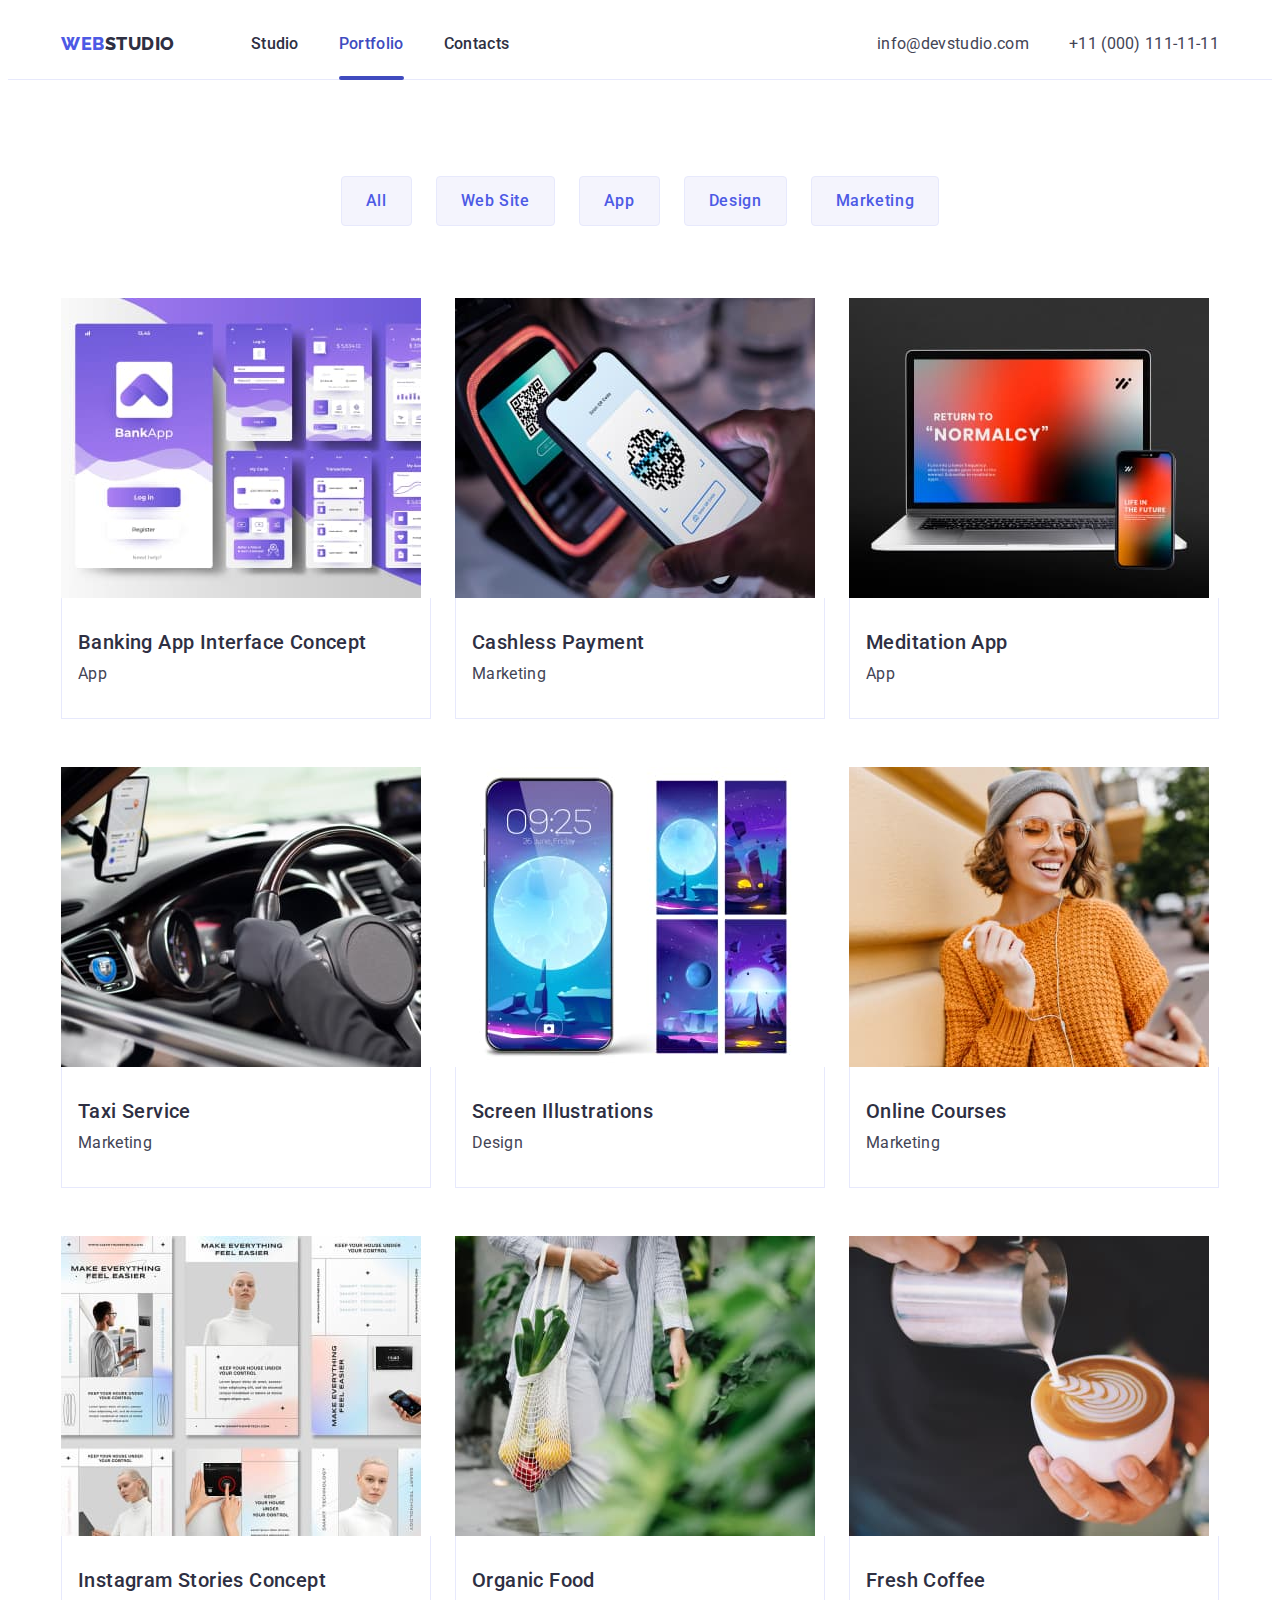
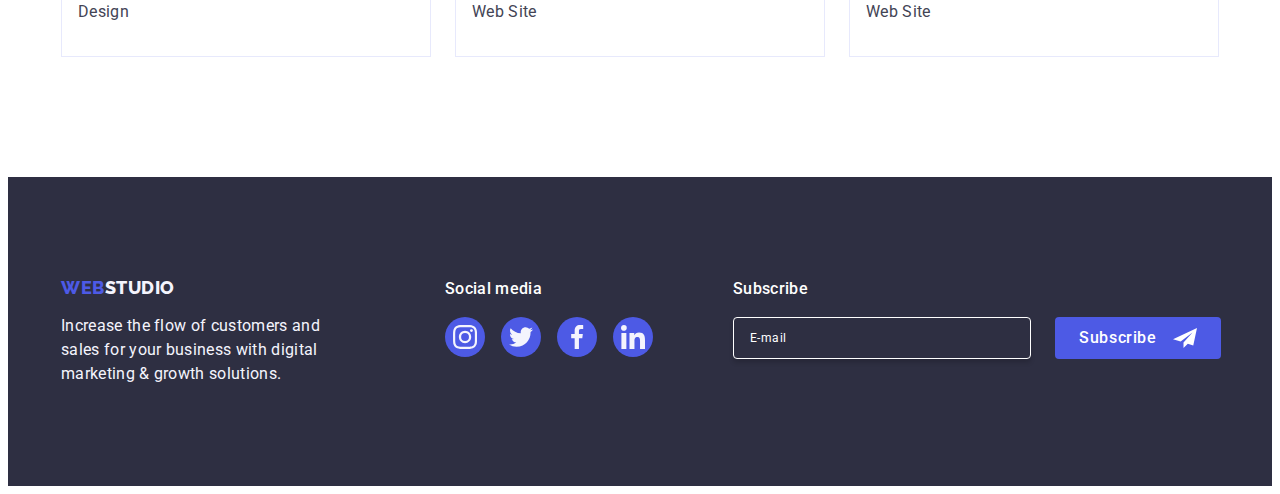
==== portfolio.html @ 87be8618 "Initial commit" ====
<!DOCTYPE html>
<html lang="en">
  <head>
    <meta charset="UTF-8" />
    <meta name="viewport" content="width=device-width, initial-scale=1.0" />
    <title>Portfolio</title>
    <link rel="preconnect" href="https://fonts.googleapis.com" />
    <link rel="preconnect" href="https://fonts.gstatic.com" crossorigin />
    <link
      href="https://fonts.googleapis.com/css2?family=Raleway:wght@800&family=Roboto:wght@400;500;700;900&display=swap"
      rel="stylesheet"
    />
    <link
      rel="stylesheet"
      href="https://cdnjs.cloudflare.com/ajax/libs/modern-normalize/2.0.0/modern-normalize.min.css"
      integrity="sha512-4xo8blKMVCiXpTaLzQSLSw3KFOVPWhm/TRtuPVc4WG6kUgjH6J03IBuG7JZPkcWMxJ5huwaBpOpnwYElP/m6wg=="
      crossorigin="anonymous"
      referrerpolicy="no-referrer"
    />
    <link rel="stylesheet" href="./css/styles.css" />
  </head>
  <body>
    <header class="header">
      <div class="container header-wrapper">
        <nav class="navigation-links">
          <a class="link navigation-link logo" href="./index.html">
            Web<span class="studio-element">Studio</span>
          </a>
          <ul class="list navigation-menu">
            <li>
              <a class="link navigation-link" href="./index.html">Studio</a>
            </li>
            <li>
              <a
                class="link navigation-link current-page"
                href="./portfolio.html"
              >
                Portfolio
              </a>
            </li>
            <li><a class="link navigation-link" href="#0">Contacts</a></li>
          </ul>
        </nav>
        <address class="address">
          <ul class="list contact-links">
            <li>
              <a class="link contact-link" href="mailto:info@devstudio.com">
                info@devstudio.com
              </a>
            </li>
            <li>
              <a class="link contact-link" href="tel.:+110001111111">
                +11 (000) 111-11-11
              </a>
            </li>
          </ul>
        </address>
      </div>
    </header>
    <main>
      <section class="section portfolio-section">
        <div class="container">
          <h1 class="hero-heading section-heading visually-hidden" hidden>
            Portfolio
          </h1>
          <ul class="list portfolio-filter-list">
            <li class="list-item portfolio-filter-list-item">
              <button class="btn portfolio-filter-list-btn" type="button">
                All
              </button>
            </li>
            <li class="list-item portfolio-filter-list-item">
              <button class="btn portfolio-filter-list-btn" type="button">
                Web Site
              </button>
            </li>
            <li class="list-item portfolio-filter-list-item">
              <button class="btn portfolio-filter-list-btn" type="button">
                App
              </button>
            </li>
            <li class="list-item portfolio-filter-list-item">
              <button class="btn portfolio-filter-list-btn" type="button">
                Design
              </button>
            </li>
            <li class="list-item portfolio-filter-list-item">
              <button class="btn portfolio-filter-list-btn" type="button">
                Marketing
              </button>
            </li>
          </ul>
          <ul class="list portfolio-list">
            <li class="list-item portfolio-list-item">
              <a class="link portfolio-link" href="#0">
                <div class="image-wrapper">
                  <img
                    class="item-image"
                    src="./images/portfolio/banking-aplication-concept_with-several-screen-examples.jpg"
                    alt="Banking application concept with several screen examples"
                    width="360"
                    height="300"
                  />
                  <p class="image-description">
                    14 Stylish and User-Friendly App Design Concepts · Task
                    Manager App · Calorie Tracker App · Exotic Fruit Ecommerce
                    App · Cloud Storage App
                  </p>
                </div>
                <div class="item-content">
                  <h2 class="heading item-heading">
                    Banking App Interface Concept
                  </h2>
                  <p class="item-role">App</p>
                </div>
              </a>
            </li>
            <li class="list-item portfolio-list-item">
              <a class="link portfolio-link" href="#0">
                <div class="image-wrapper">
                  <img
                    class="item-image"
                    src="./images/portfolio/phone-next-to-terminal-for-cashless-payment.jpg"
                    alt="Phone next to terminal for cashless payment"
                    width="360"
                    height="300"
                  />
                  <p class="image-description">
                    14 Stylish and User-Friendly App Design Concepts · Task
                    Manager App · Calorie Tracker App · Exotic Fruit Ecommerce
                    App · Cloud Storage App
                  </p>
                </div>
                <div class="item-content">
                  <h2 class="heading item-heading">Cashless Payment</h2>
                  <p class="item-role">Marketing</p>
                </div>
              </a>
            </li>
            <li class="list-item portfolio-list-item">
              <a class="link portfolio-link" href="#0">
                <div class="image-wrapper">
                  <img
                    class="item-image"
                    src="./images/portfolio/phone-and-laptop-with-meditation-app.jpg"
                    alt="Phone and laptop with meditation app"
                    width="360"
                    height="300"
                  />
                  <p class="image-description">
                    14 Stylish and User-Friendly App Design Concepts · Task
                    Manager App · Calorie Tracker App · Exotic Fruit Ecommerce
                    App · Cloud Storage App
                  </p>
                </div>
                <div class="item-content">
                  <h2 class="heading item-heading">Meditation App</h2>
                  <p class="item-role">App</p>
                </div>
              </a>
            </li>
            <li class="list-item portfolio-list-item">
              <a class="link portfolio-link" href="#0">
                <div class="image-wrapper">
                  <img
                    class="item-image"
                    src="./images/portfolio/car-interior-with-navigation-enabled-phone.jpg"
                    alt="Car interior with navigation enabled phone"
                    width="360"
                    height="300"
                  />
                  <p class="image-description">
                    14 Stylish and User-Friendly App Design Concepts · Task
                    Manager App · Calorie Tracker App · Exotic Fruit Ecommerce
                    App · Cloud Storage App
                  </p>
                </div>
                <div class="item-content">
                  <h2 class="heading item-heading">Taxi Service</h2>
                  <p class="item-role">Marketing</p>
                </div>
              </a>
            </li>
            <li class="list-item portfolio-list-item">
              <a class="link portfolio-link" href="#0">
                <div class="image-wrapper">
                  <img
                    class="item-image"
                    src="./images/portfolio/several-wariants-of-phone-screens-depicting-moon-and-space.jpg"
                    alt="Several variants of phone screens depicting moon and space"
                    width="360"
                    height="300"
                  />
                  <p class="image-description">
                    14 Stylish and User-Friendly App Design Concepts · Task
                    Manager App · Calorie Tracker App · Exotic Fruit Ecommerce
                    App · Cloud Storage App
                  </p>
                </div>
                <div class="item-content">
                  <h2 class="heading item-heading">Screen Illustrations</h2>
                  <p class="item-role">Design</p>
                </div>
              </a>
            </li>
            <li class="list-item portfolio-list-item">
              <a class="link portfolio-link" href="#0">
                <div class="image-wrapper">
                  <img
                    class="item-image"
                    src="./images/portfolio/smiling-woman-with-glasses-and-earphones-in-orange-sweater-holding-phone.jpg"
                    alt="Smiling woman with glasses and earphones in orange sweater holding phone"
                    width="360"
                    height="300"
                  />
                  <p class="image-description">
                    14 Stylish and User-Friendly App Design Concepts · Task
                    Manager App · Calorie Tracker App · Exotic Fruit Ecommerce
                    App · Cloud Storage App
                  </p>
                </div>
                <div class="item-content">
                  <h2 class="heading item-heading">Online Courses</h2>
                  <p class="item-role">Marketing</p>
                </div>
              </a>
            </li>
            <li class="list-item portfolio-list-item">
              <a class="link portfolio-link" href="#0">
                <div class="image-wrapper">
                  <img
                    class="item-image"
                    src="./images/portfolio/few-examples-of-page-structure-presenting-instagram-stories-concept.jpg"
                    alt="Few examples of page structure presenting instagram stories concept"
                    width="360"
                    height="300"
                  />
                  <p class="image-description">
                    14 Stylish and User-Friendly App Design Concepts · Task
                    Manager App · Calorie Tracker App · Exotic Fruit Ecommerce
                    App · Cloud Storage App
                  </p>
                </div>
                <div class="item-content">
                  <h2 class="heading item-heading">
                    Instagram Stories Concept
                  </h2>
                  <p class="item-role">Design</p>
                </div>
              </a>
            </li>
            <li class="list-item portfolio-list-item">
              <a class="link portfolio-link" href="#0">
                <div class="image-wrapper">
                  <img
                    class="item-image"
                    src="./images/portfolio/person-with-bag-of-fruits-and-vegetables.jpg"
                    alt="Person with bag of fruits and vegetables"
                    width="360"
                    height="300"
                  />
                  <p class="image-description">
                    14 Stylish and User-Friendly App Design Concepts · Task
                    Manager App · Calorie Tracker App · Exotic Fruit Ecommerce
                    App · Cloud Storage App
                  </p>
                </div>
                <div class="item-content">
                  <h2 class="heading item-heading">Organic Food</h2>
                  <p class="item-role">Web Site</p>
                </div>
              </a>
            </li>
            <li class="list-item portfolio-list-item">
              <a class="link portfolio-link" href="#0">
                <div class="image-wrapper">
                  <img
                    class="item-image"
                    src="./images/portfolio/coffee-with-nice-milk-pattern.jpg"
                    alt="Coffee with nice milk pattern"
                    width="360"
                    height="300"
                  />
                  <p class="image-description">
                    14 Stylish and User-Friendly App Design Concepts · Task
                    Manager App · Calorie Tracker App · Exotic Fruit Ecommerce
                    App · Cloud Storage App
                  </p>
                </div>
                <div class="item-content">
                  <h2 class="heading item-heading">Fresh Coffee</h2>
                  <p class="item-role">Web Site</p>
                </div>
              </a>
            </li>
          </ul>
        </div>
      </section>
    </main>
    <footer class="footer">
      <div class="container footer-wrapper">
        <div class="footer-brand-info">
          <a class="link logo" href="./index.html"
            >Web<span class="studio-element">Studio</span>
          </a>
          <p class="footer-text footer-text-brand-info">
            Increase the flow of customers and sales for your business with
            digital marketing & growth solutions.
          </p>
        </div>
        <div class="footer-social-media">
          <p class="footer-text footer-text-title">Social media</p>
          <ul class="footer-social-list">
            <li class="footer-social-list-item">
              <a class="link footer-social-link" href="#0">
                <svg class="footer-social-icon" width="24" height="24">
                  <use href="./images/icons.svg#icon-instagram"></use>
                </svg>
              </a>
            </li>
            <li class="footer-social-list-item">
              <a class="link footer-social-link" href="#0">
                <svg class="footer-social-icon" width="24" height="24">
                  <use href="./images/icons.svg#icon-twitter"></use>
                </svg>
              </a>
            </li>
            <li class="footer-social-list-item">
              <a class="link footer-social-link" href="#0">
                <svg class="footer-social-icon" width="24" height="24">
                  <use href="./images/icons.svg#icon-facebook"></use>
                </svg>
              </a>
            </li>
            <li class="footer-social-list-item">
              <a class="link footer-social-link" href="#0">
                <svg class="footer-social-icon" width="24" height="24">
                  <use href="./images/icons.svg#icon-linkedin"></use>
                </svg>
              </a>
            </li>
          </ul>
        </div>
        <form class="subscribe-form" name="subscribe-form">
          <label
            class="subscribe-label footer-text footer-text-title"
            for="subscribe-email"
          >
            Subscribe
          </label>
          <div class="subscribe-wrapper">
            <input
              class="subscribe-input"
              type="email"
              name="email"
              id="subscribe-email"
              placeholder="E-mail"
              required
            />
            <button class="btn subscribe-btn" type="submit">
              <span>Subscribe</span>
              <svg class="subscribe-icon" width="24" height="24">
                <use href="./images/icons.svg#icon-subscribe"></use>
              </svg>
            </button>
          </div>
        </form>
      </div>
    </footer>
  </body>
</html>
---- css/styles.css ----
:root {
  --color-primary-brand: #4d5ae5;
  --color-pressed-state: #404bbf;
  --color-dark: #2e2f42;
  --color-success: #31d0aa;
  --color-text: #434455;
  --color-subtle-text: #8e8f99;
  --color-accent: #e7e9fc;
  --color-light: #f4f4fd;
  --color-modal-overlay: #2e2f4266;
  --color-hero-background: #2e2f42b2;
  --color-white: #fff;
  --color-modal-background: #fcfcfc;

  --font-family-logo: "Raleway", sans-serif;
  --font-family-text: "Roboto", sans-serif;

  --font-size-text: 16px;
  --font-size-logo: 18px;
  --font-size-hero-heading: 56px;
  --font-size-section-heading: 36px;
  --font-size-item-heading: 20px;
  --font-size-small: 12px;

  --font-weight-logo: 800;
  --font-weight-hero-heading: 700;
  --font-weight-section-heading: 700;
  --font-weight-item-heading: 500;

  --line-height-text: 1.5;
  --line-height-logo: 1.17;
  --line-height-hero-heading: 1.07;
  --line-height-section-heading: 1.11;
  --line-height-item-heading: 1.2;
  --line-height-subscribe-input: 2;
  --line-height-order-form-label: 1.17;

  --letter-spacing-text: 0.02em;
  --letter-spacing-logo: 0.03em;
  --letter-spacing-button: 0.04em;
  --letter-spacing-small: 0.04em;

  --text-transform-logo: uppercase;
  --text-transform-heading: capitalize;
  --text-transform-button: capitalize;
  --text-transform-item-role: capitalize;

  --list-item-gap: 24px;
  --footer-list-item-gap: 16px;
  --list-item-content-gap: 8px;

  --transition-general-duration: 250ms;
  --transition-general-function: cubic-bezier(0.4, 0, 0.2, 1);

  --transition-general: var(--transition-general-duration)
    var(--transition-general-function);
}

body {
  font-family: var(--font-family-text);
  color: var(--color-text);
  background-color: var(--color-white);
}

h1,
h2,
h3,
h4,
h5,
h6,
p,
ul {
  margin: 0;
  padding: 0;
  border: 0;
}

img {
  display: block;
  height: auto;
}

button {
  cursor: pointer;
  border: none;
  border-radius: 4px;
  padding: 0;
  margin: 0;
}

ul,
ol,
menu {
  list-style: none;
  margin: 0;
  padding-left: 0;
}

a {
  text-decoration: none;
}

@property --color-main {
  syntax: "<color>";
  inherits: true;
  initial-value: #000;
}

.visually-hidden {
  position: absolute;
  width: 1px;
  height: 1px;
  margin: -1px;
  border: 0;
  padding: 0;

  white-space: nowrap;
  clip-path: inset(100%);
  clip: rect(0 0 0 0);
  overflow: hidden;
}

.container {
  max-width: 1158px;
  margin: 0 auto;
  padding: 0 15px;
}

.section {
  padding-top: 120px;
  padding-bottom: 120px;
}

.header {
  border-bottom: 1px solid var(--color-accent);
  padding: 24px 0 23px 0;
}

.header > .header-wrapper {
  display: flex;
  align-items: center;
}

.header-wrapper > .navigation-links {
  display: flex;
  gap: 76px;
  align-items: center;
}

.header-wrapper > .navigation-links > .navigation-menu {
  display: flex;
  gap: 40px;
}

.header-wrapper > .address > .contact-links {
  display: flex;
  gap: 40px;
  white-space: nowrap;
}

.header .logo > .studio-element {
  color: var(--color-dark);
}

.link.navigation-link.current-page {
  position: relative;
  display: block;
  color: var(--color-pressed-state);
}

.link.navigation-link.current-page::after {
  content: "";
  position: absolute;
  width: 100%;
  height: 4px;
  bottom: -24px;
  left: 0;
  background-color: var(--color-pressed-state);
  border-radius: 2px;
  pointer-events: none;
}

.strengths-section .strengths-list {
  display: flex;
  gap: var(--list-item-gap);
  justify-content: center;
  align-items: center;
  flex-wrap: wrap;
}

.strengths-list > .strengths-list-item {
  display: flex;
  flex-direction: column;
  gap: var(--list-item-content-gap);
  flex-basis: calc((100% - 3 * var(--list-item-gap)) / 4);
}

.strengths-icon-wrapper {
  width: 264px;
  height: 112px;
  background-color: var(--color-light);
  border-radius: 4px;
  display: flex;
  justify-content: center;
  align-items: center;
  --color-main: var(--color-dark);
  --color-accent: var(--color-primary-brand);
}

.work-section .work-list {
  display: flex;
  gap: var(--list-item-gap);
  justify-content: center;
  align-items: center;
  flex-wrap: wrap;
}

.work-list > .work-list-item {
  flex-basis: calc((100% - 2 * var(--list-item-gap)) / 3);
}

.team-section .team-list {
  display: flex;
  gap: var(--list-item-gap);
  justify-content: center;
  align-items: center;
  flex-wrap: wrap;
}

.team-list > .team-list-item {
  display: flex;
  flex-direction: column;
  gap: var(--list-item-content-gap);
  flex-basis: calc((100% - 3 * var(--list-item-gap)) / 4);
  border-radius: 0px 0px 4px 4px;
  box-shadow: 0px 2px 1px 0px #2e2f4214, 0px 1px 1px 0px #2e2f4229,
    0px 1px 6px 0px #2e2f4214;
}

.team-list > .team-list-item .item-content {
  display: flex;
  flex-direction: column;
  align-items: center;
  gap: var(--list-item-content-gap);
  padding: 32px 16px;
}

.team-social-list {
  display: flex;
  gap: var(--list-item-gap);
}

.link.team-social-link {
  display: flex;
  width: 40px;
  height: 40px;
  background-color: var(--color-primary-brand);
  justify-content: center;
  align-items: center;
  border-radius: 50%;
  --color-main: var(--color-light);
  transition: background-color var(--transition-general);
}

.link.team-social-link:hover,
.link.team-social-link:focus,
.link.team-social-link:active {
  background-color: var(--color-pressed-state);
}

.customers-list {
  display: flex;
  flex-wrap: wrap;
  justify-content: center;
  gap: var(--list-item-gap);
}

.link.customer-link {
  display: flex;
  width: 168px;
  height: 88px;
  justify-content: center;
  align-items: center;
  border-radius: 4px;
  border: 1px solid var(--color-subtle-text);
  --color-main: var(--color-subtle-text);
  transition: border-color var(--transition-general),
    --color-main var(--transition-general);
}

.link.customer-link:hover,
.link.customer-link:focus,
.link.customer-link:active {
  border-color: var(--color-pressed-state);
  --color-main: var(--color-pressed-state);
}

.portfolio-section .portfolio-filter-list {
  display: flex;
  gap: var(--list-item-gap);
  justify-content: center;
  flex-wrap: wrap;
  margin-bottom: 72px;
}

.portfolio-section .portfolio-list {
  display: flex;
  column-gap: var(--list-item-gap);
  row-gap: calc(2 * var(--list-item-gap));
  justify-content: center;
  align-items: center;
  flex-wrap: wrap;
}

.portfolio-list > .portfolio-list-item {
  flex-basis: calc((100% - 2 * var(--list-item-gap)) / 3);
  position: relative;
  transition: box-shadow var(--transition-general);
}

.portfolio-list > .portfolio-list-item:hover,
.portfolio-list > .portfolio-list-item:focus,
.portfolio-list > .portfolio-list-item:active {
  box-shadow: 0px 2px 1px 0px #2e2f4214, 0px 1px 1px 0px #2e2f4229,
    0px 1px 6px 0px #2e2f4214;
}

.portfolio-list > .portfolio-list-item .item-content {
  padding: 32px 16px;
  border: 1px solid var(--color-accent);
  border-top: 0;
}

.portfolio-list > .portfolio-list-item .item-content > .item-heading {
  margin-bottom: 8px;
}

.portfolio-link > .image-wrapper {
  position: relative;
  width: 100%;
  height: 100%;
  overflow: hidden;
}

.portfolio-link > .image-wrapper > .image-description {
  position: absolute;
  top: 0;
  left: 0;
  padding: 40px 32px 0;
  width: 100%;
  height: 100%;
  color: var(--color-light);
  background-color: var(--color-primary-brand);
  font-size: var(--font-size-text);
  line-height: var(--line-height-text);
  letter-spacing: var(--letter-spacing-text);
  translate: 0 100% 0;
  transition: translate var(--transition-general);
}

.portfolio-link:hover > .image-wrapper > .image-description {
  translate: 0;
}

.work-section .section-heading,
.team-section .section-heading,
.customers-section .section-heading {
  margin-bottom: 72px;
}

.section.hero-section {
  background-color: var(--color-dark);
  background-image: linear-gradient(
      var(--color-hero-background),
      var(--color-hero-background)
    ),
    url("../images/main/people-office.jpg");
  background-size: cover;
  background-repeat: no-repeat;
  background-position: center;
  max-width: 1440px;
  margin: 0 auto;
  padding-top: 188px;
  padding-bottom: 188px;
}

.section.work-section {
  padding-top: 0;
}

.section.team-section {
  background-color: var(--color-light);
}

.section.portfolio-section {
  padding-top: 96px;
}

.list {
  list-style: none;
}

.team-list > .list-item {
  background-color: var(--color-white);
}

.btn {
  cursor: pointer;
  font-family: var(--font-family-text);
  font-size: var(--font-size-text);
  font-weight: var(--font-weight-item-heading);
  line-height: var(--line-height-text);
  letter-spacing: var(--letter-spacing-button);
  text-align: center;
  transition: color var(--transition-general),
    background-color var(--transition-general);
}

.hero-section .btn {
  color: var(--color-white);
  background-color: var(--color-primary-brand);
  display: block;
  padding: 16px 32px;
  margin: 48px auto 0;
  box-shadow: 0px 4px 4px 0px #00000026;
}

.portfolio-filter-list .btn {
  color: var(--color-primary-brand);
  background-color: var(--color-light);
  border: 1px solid var(--color-accent);
  padding: 12px 24px;
  transition: color var(--transition-general),
    background-color var(--transition-general),
    border-color var(--transition-general), box-shadow var(--transition-general);
}

.btn:hover,
.btn:focus,
.btn:active {
  color: var(--color-white);
  background-color: var(--color-pressed-state);
}

.portfolio-filter-list .btn:hover,
.portfolio-filter-list .btn:focus,
.portfolio-filter-list .btn:active {
  border: 1px solid var(--color-pressed-state);
  box-shadow: 0px 2px 2px 0px #0000001f, 0px 2px 1px 0px #00000014,
    0px 3px 1px 0px #0000001a;
}

.address {
  font-style: normal;
  margin-left: auto;
}

.link {
  color: var(--color-text);
  text-decoration: none;
  line-height: var(--line-height-text);
  transition: color var(--transition-general);
}

.link:hover,
.link:focus,
.link:active {
  color: var(--color-pressed-state);
}

.navigation-link {
  color: var(--color-dark);
  font-size: var(--font-size-text);
  font-weight: var(--font-weight-item-heading);
  letter-spacing: var(--letter-spacing-text);
}

.contact-link {
  font-size: var(--font-size-text);
  letter-spacing: var(--letter-spacing-text);
}

.logo {
  font-family: var(--font-family-logo);
  font-size: var(--font-size-logo);
  font-weight: var(--font-weight-logo);
  line-height: var(--line-height-logo);
  letter-spacing: var(--letter-spacing-logo);
  text-transform: var(--text-transform-logo);
  color: var(--color-primary-brand);
}

.heading {
  color: var(--color-dark);
  letter-spacing: var(--letter-spacing-text);
  text-transform: var(--text-transform-heading);
}

.heading.item-heading {
  font-size: var(--font-size-item-heading);
  font-weight: var(--font-weight-item-heading);
  line-height: var(--line-height-item-heading);
}

.section-heading {
  text-align: center;
  font-size: var(--font-size-section-heading);
  font-weight: var(--font-weight-section-heading);
  line-height: var(--line-height-section-heading);
}

.hero-heading {
  font-size: var(--font-size-hero-heading);
  font-weight: var(--font-weight-hero-heading);
  line-height: var(--line-height-hero-heading);
  letter-spacing: var(--letter-spacing-text);
  max-width: 496px;
  margin-inline: auto;
}

.hero-section .section-heading {
  color: var(--color-white);
}

.list-item .item-role {
  color: var(--color-text);
  font-size: var(--font-size-text);
  line-height: 1.5;
  letter-spacing: var(--letter-spacing-text);
  text-transform: var(--text-transform-item-role);
}

.list-item .item-description {
  font-size: var(--font-size-text);
  line-height: 1.5;
  letter-spacing: var(--letter-spacing-text);
}

.footer {
  background-color: var(--color-dark);
  padding: 100px 0;
}

.footer-wrapper {
  display: flex;
}

.footer-wrapper .footer-text {
  font-size: var(--font-size-text);
  line-height: 1.5;
  letter-spacing: var(--letter-spacing-text);
}

.footer-wrapper > .footer-brand-info {
  margin-right: 120px;
}

.footer-wrapper > .footer-brand-info > .footer-text-brand-info {
  color: var(--color-light);
  width: 264px;
  margin-top: 16px;
}

.footer-wrapper .footer-text-title {
  color: var(--color-white);
  font-weight: var(--font-weight-item-heading);
}

.footer-wrapper > .footer-brand-info .logo > .studio-element {
  color: var(--color-light);
}

.footer-wrapper > .footer-social-media {
  margin-right: 80px;
}

.footer-social-list {
  display: flex;
  gap: var(--footer-list-item-gap);
  margin-top: 16px;
}

.link.footer-social-link {
  display: flex;
  width: 40px;
  height: 40px;
  background-color: var(--color-primary-brand);
  justify-content: center;
  align-items: center;
  border-radius: 50%;
  --color-main: var(--color-light);
  transition: background-color var(--transition-general);
}

.link.footer-social-link:hover,
.link.footer-social-link:focus,
.link.footer-social-link:active {
  background-color: var(--color-success);
}

.footer-wrapper > .subscribe-form > .subscribe-wrapper {
  display: flex;
  margin-top: 16px;
  gap: 24px;
}

.subscribe-wrapper .subscribe-input {
  width: 264px;
  padding: 8px 16px;
  margin-right: auto;
  background-color: transparent;
  border: 1px solid var(--color-white);
  border-radius: 4px;
  box-shadow: 0px 4px 4px 0px rgba(0, 0, 0, 0.15);
  color: var(--color-white);
  font-size: var(--font-size-small);
  line-height: var(--line-height-subscribe-input);
  letter-spacing: var(--letter-spacing-small);
  font-family: var(--font-family-text);
  outline: none;
}

.subscribe-wrapper .subscribe-input::placeholder {
  color: var(--color-white);
}

.subscribe-wrapper .subscribe-btn {
  display: flex;
  padding: 8px 24px;
  margin-left: auto;
  justify-content: center;
  align-items: center;
  gap: 16px;
  background-color: var(--color-primary-brand);
  color: var(--color-white);
  --color-main: var(--color-white);
  transition: background-color var(--transition-general);
}

.subscribe-wrapper .subscribe-btn:focus,
.subscribe-wrapper .subscribe-btn:hover,
.subscribe-wrapper .subscribe-btn:active {
  background-color: var(--color-pressed-state);
}

.backdrop {
  position: fixed;
  width: 100%;
  height: 100%;
  left: 0;
  top: 0;
  background-color: var(--color-modal-overlay);
  transition: scale var(--transition-general), opacity var(--transition-general);
}

.modal {
  position: absolute;
  width: 408px;
  height: 584px;
  left: 50%;
  top: 50%;
  translate: -50% -50%;
  background-color: var(--color-modal-background);
  border-radius: 4px;
  box-shadow: 0px 2px 1px 0px #00000033, 0px 1px 3px 0px #0000001f,
    0px 1px 1px 0px #00000024;
}

.modal > .close-btn {
  position: absolute;
  display: flex;
  width: 24px;
  height: 24px;
  top: 24px;
  right: 24px;
  justify-content: center;
  align-items: center;
  background-color: var(--color-accent);
  border: 1px solid #0000001a;
  border-radius: 50%;
  --color-main: var(--color-dark);
  transition: background-color var(--transition-general),
    --color-main var(--transition-general);
}

.modal > .close-btn:hover,
.modal > .close-btn:focus,
.modal > .close-btn:active {
  background-color: var(--color-pressed-state);
  --color-main: var(--color-white);
}

.modal > .modal-wrapper {
  padding: 72px 24px 24px;
}

.modal-wrapper > .modal-title {
  color: var(--color-dark);
  font-size: var(--font-family-text);
  font-weight: var(--font-weight-item-heading);
  line-height: var(--line-height-text);
  letter-spacing: var(--letter-spacing-text);
  text-align: center;
  margin-bottom: 16px;
}

.modal-wrapper > .order-form > .order-form-inputs {
  display: flex;
  flex-direction: column;
  gap: 8px;
}

.order-form .order-form-label {
  color: var(--color-subtle-text);
  font-size: var(--font-size-small);
  line-height: var(--line-height-order-form-label);
  letter-spacing: var(--letter-spacing-small);
}

.order-form .order-form-input-label {
  display: flex;
  flex-direction: column;
  gap: 4px;
}

.order-form .order-form-input-label > .order-form-input-wrapper {
  position: relative;
}

.order-form .order-form-input {
  width: 100%;
  height: 40px;
  padding-left: 38px;
  color: var(--color-dark);
  font-size: var(--font-size-small);
  line-height: var(--line-height-order-form-label);
  letter-spacing: var(--letter-spacing-small);
  outline: none;
  border-radius: 4px;
  border: 1px solid var(--navyblue-modal, rgba(46, 47, 66, 0.4));
  transition: border-color var(--transition-general);
}

.order-form-input-wrapper > .order-form-input-icon {
  position: absolute;
  top: 50%;
  left: 16px;
  translate: 0 -50%;
  --color-main: var(--color-dark);
  transition: --color-main var(--transition-general);
}

.order-form-inputs .order-form-input::placeholder {
  color: var(--color-subtle-text);
  opacity: 0.5;
}

.order-form-input.order-form-input-textarea {
  height: 120px;
  padding: 8px 16px;
  resize: none;
}

.order-form .order-form-input:focus {
  border-color: var(--color-primary-brand);
  --color-main: var(--color-primary-brand);
}

.order-form-input-wrapper .order-form-input:focus + .order-form-input-icon {
  --color-main: var(--color-primary-brand);
}

.order-form > .order-form-accept-policy-wrapper {
  color: var(--color-subtle-text);
  font-size: var(--font-size-small);
  line-height: var(--line-height-order-form-label);
  letter-spacing: var(--letter-spacing-small);
  position: relative;
  margin-top: 16px;
  margin-bottom: 24px;
  display: flex;
  gap: 8px;
  align-items: center;
}

.order-form .order-form-accept-policy-label > .order-form-accept-policy-input {
  display: block;
  outline: none;
  appearance: none;
  border-radius: 1.5px;
  border: 1px solid var(--color-modal-overlay);
  width: 16px;
  height: 16px;
  transition: background-color var(--transition-general),
    border-color var(--transition-general);
}

.order-form
  .order-form-accept-policy-label
  > .order-form-accept-policy-input:focus {
  border-color: var(--color-pressed-state);
}

.order-form
  .order-form-accept-policy-label
  > .order-form-accept-policy-input:checked {
  background-color: var(--color-pressed-state);
  border-color: var(--color-pressed-state);
}

.order-form .order-form-accept-policy-label > .order-form-accept-policy-icon {
  position: absolute;
  top: 50%;
  left: 0;
  translate: 0 -50%;
  --color-main: var(--color-white);
  opacity: 0;
  transition: opacity var(--transition-general);
}

.order-form
  .order-form-accept-policy-label
  > .order-form-accept-policy-input:checked
  + .order-form-accept-policy-icon {
  opacity: 1;
}

.order-form .order-form-accept-policy-label > .order-form-accept-policy-text {
  pointer-events: none;
}

.order-form-accept-policy-wrapper
  > .order-form-accept-policy-text
  .accept-policy-link {
  pointer-events: all;
  text-decoration: underline;
  color: var(--color-primary-brand);
}

.order-form-accept-policy-wrapper
  > .order-form-accept-policy-text
  .accept-policy-link:hover,
.order-form-accept-policy-wrapper
  > .order-form-accept-policy-text
  .accept-policy-link:focus,
.order-form-accept-policy-wrapper
  > .order-form-accept-policy-text
  .accept-policy-link:active {
  color: var(--color-pressed-state);
}

.order-form .btn {
  display: block;
  color: var(--color-white);
  background-color: var(--color-primary-brand);
  padding: 16px 32px;
  margin: 0 auto;
  box-shadow: 0px 4px 4px 0px #00000026;
}

.order-form .btn:hover,
.order-form .btn:focus,
.order-form .btn:active {
  background-color: var(--color-pressed-state);
}

.order-form .order-form-send-btn-text {
  display: block;
  width: 105px;
}

.is-hidden {
  scale: 0;
  opacity: 0;
  visibility: hidden;
  pointer-events: none;
}
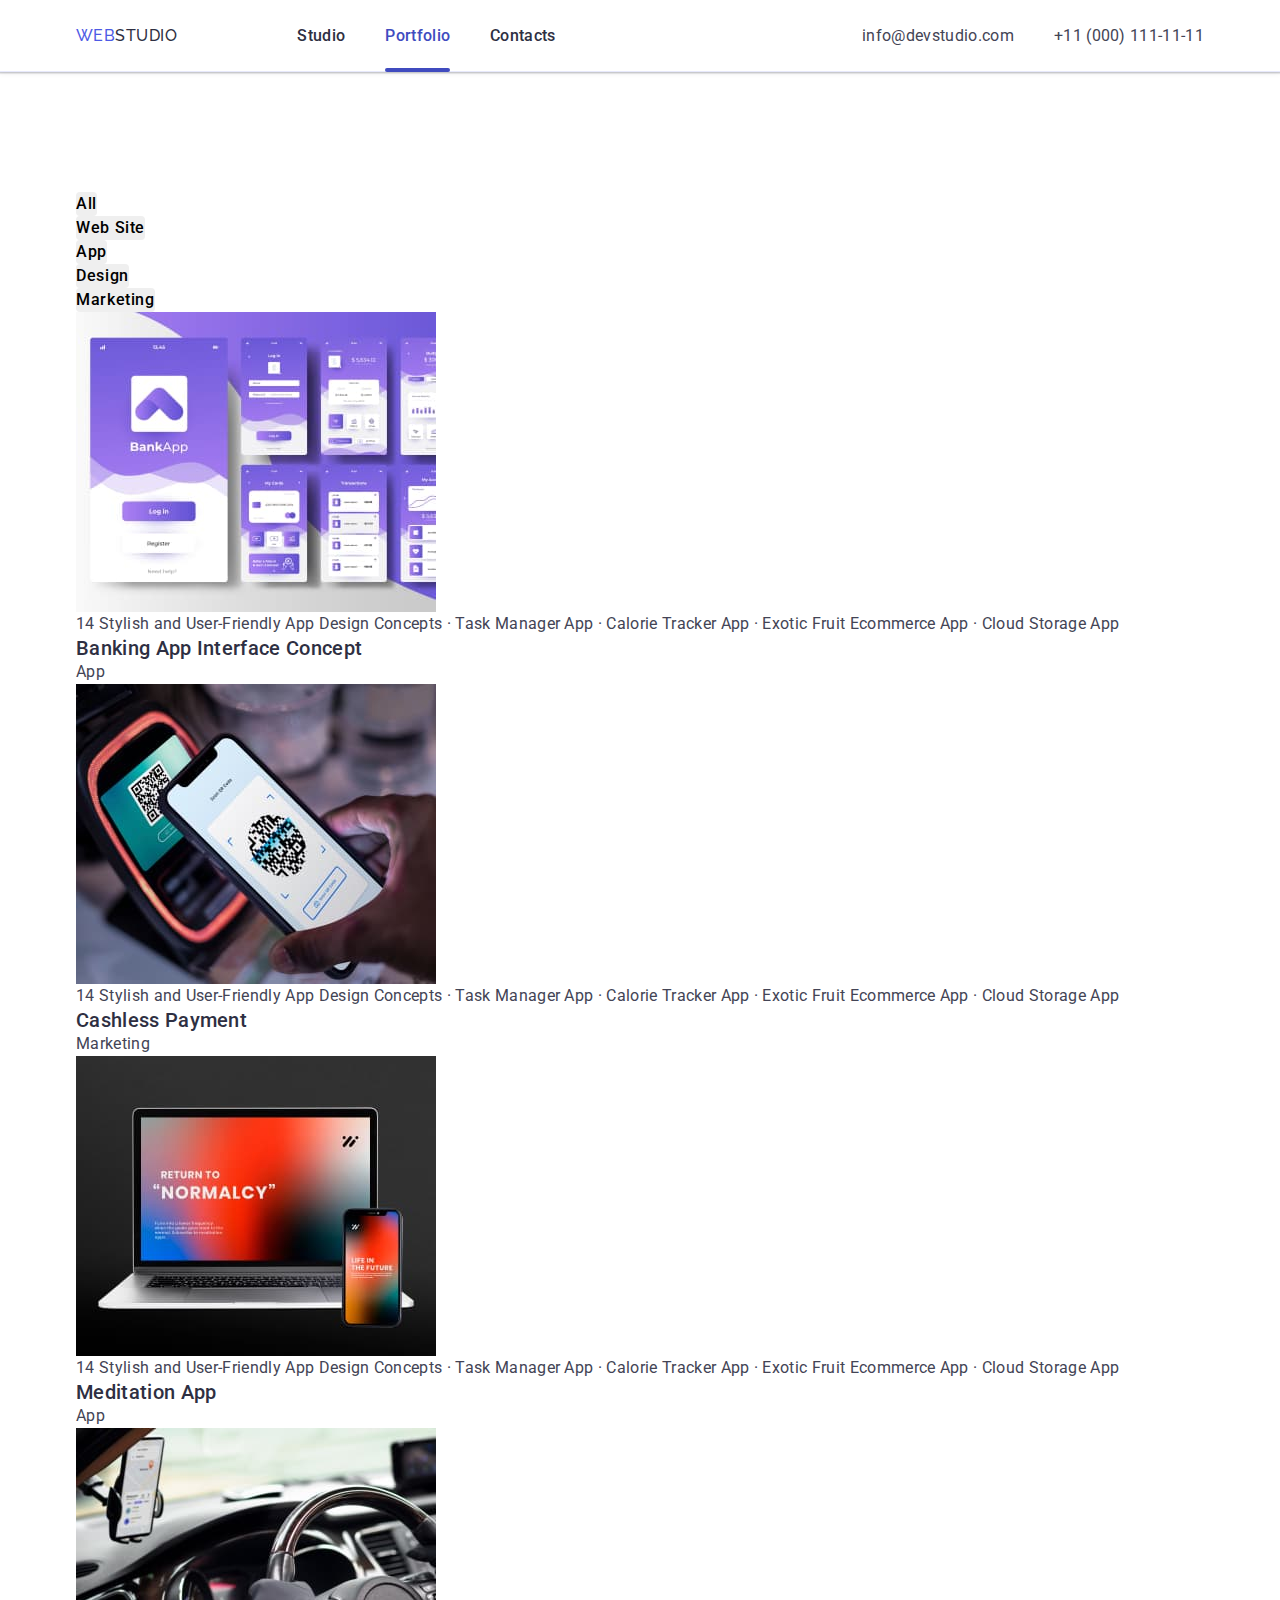
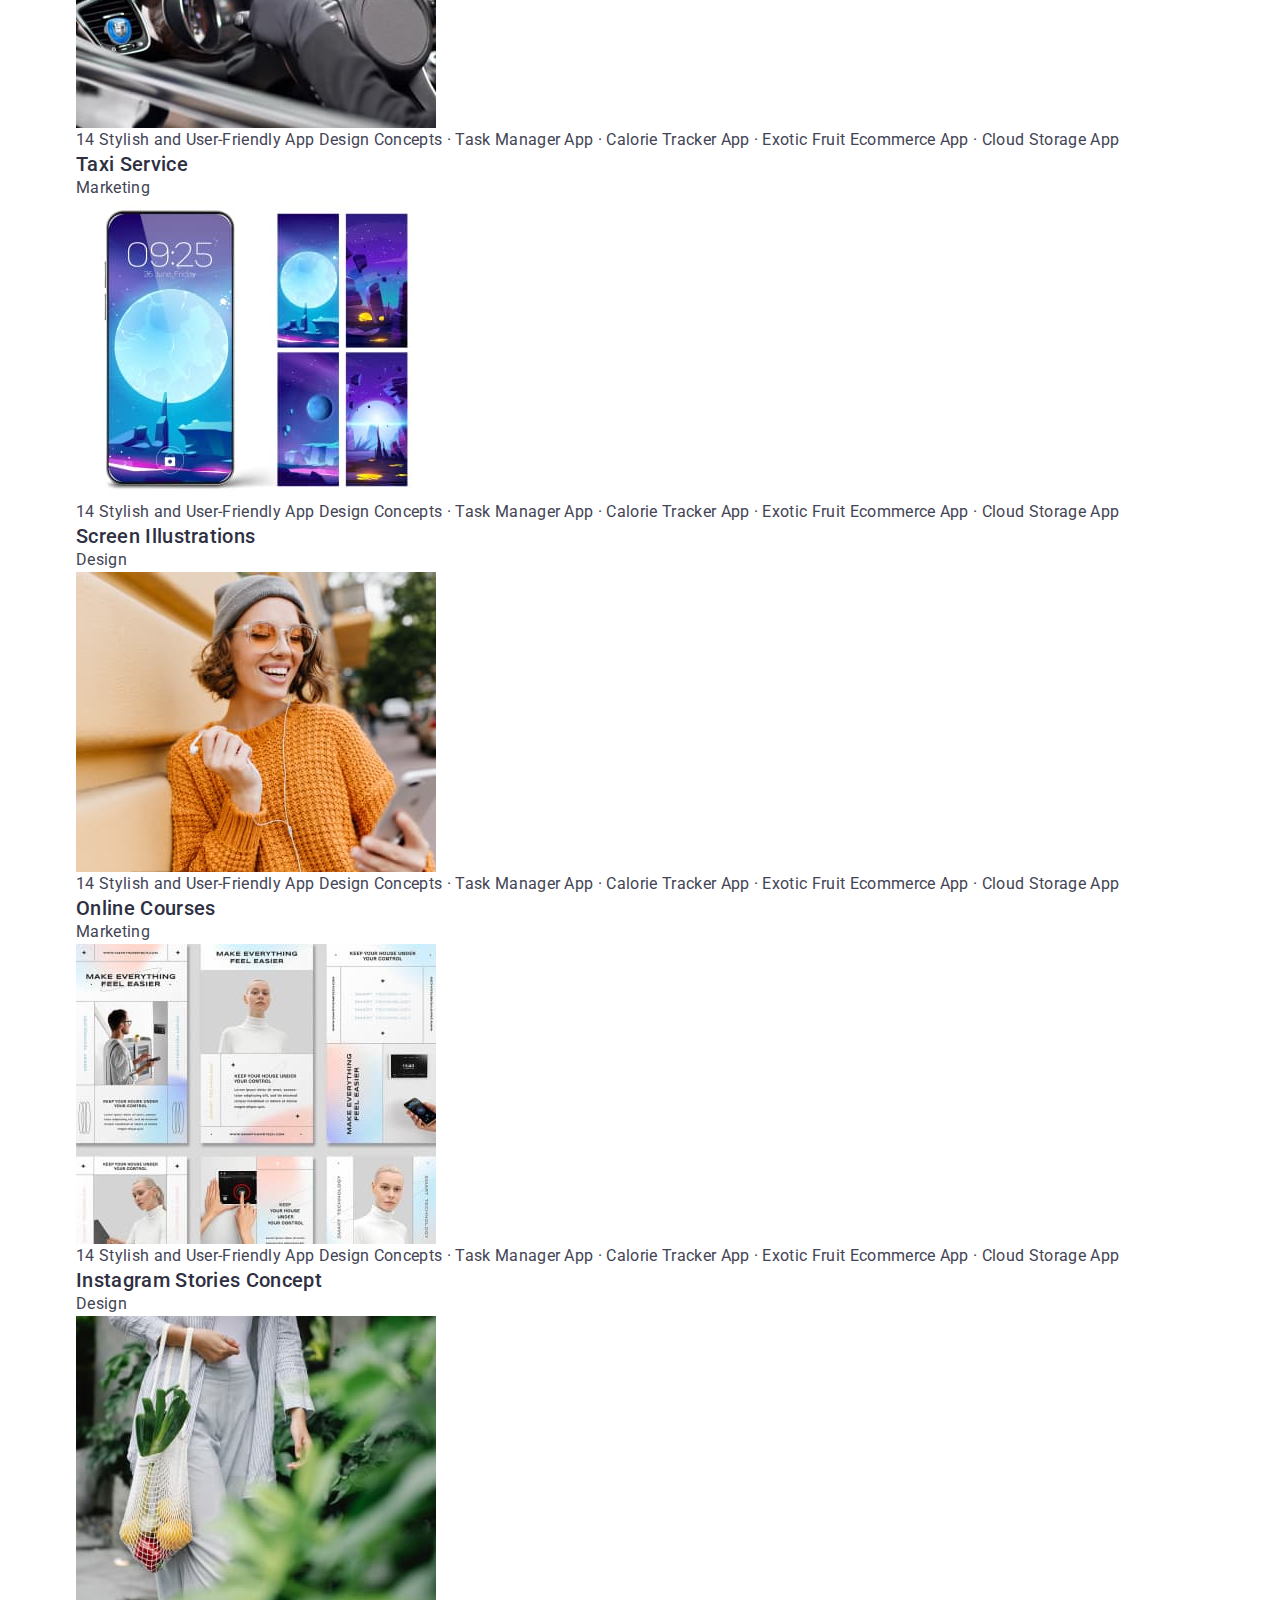
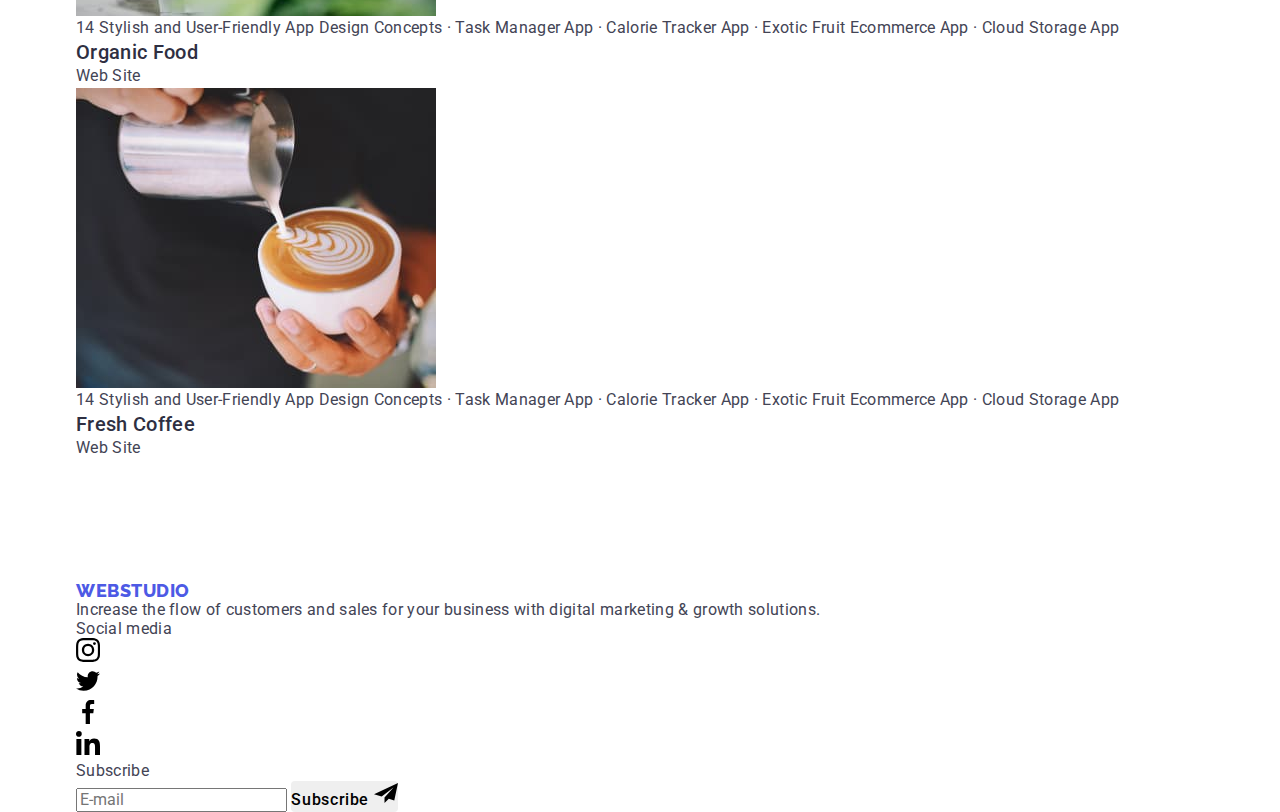
==== commit c6dd0600: "style: add styling to customers section for different layouts and change normalizer to local" ====
--- a/portfolio.html
+++ b/portfolio.html
@@ -10,13 +10,7 @@
       href="https://fonts.googleapis.com/css2?family=Raleway:wght@800&family=Roboto:wght@400;500;700;900&display=swap"
       rel="stylesheet"
     />
-    <link
-      rel="stylesheet"
-      href="https://cdnjs.cloudflare.com/ajax/libs/modern-normalize/2.0.0/modern-normalize.min.css"
-      integrity="sha512-4xo8blKMVCiXpTaLzQSLSw3KFOVPWhm/TRtuPVc4WG6kUgjH6J03IBuG7JZPkcWMxJ5huwaBpOpnwYElP/m6wg=="
-      crossorigin="anonymous"
-      referrerpolicy="no-referrer"
-    />
+    <link rel="stylesheet" href="./css/modern-normalize.min.css" />
     <link rel="stylesheet" href="./css/styles.css" />
   </head>
   <body>
@@ -96,7 +90,10 @@
                 <div class="image-wrapper">
                   <img
                     class="item-image"
-                    src="./images/portfolio/banking-aplication-concept_with-several-screen-examples.jpg"
+                    src="./images/portfolio/1x/banking-aplication-concept_with-several-screen-examples.jpg"
+                    srcset="
+                      ./images/portfolio/2x/banking-aplication-concept_with-several-screen-examples@2x.jpg 2x
+                    "
                     alt="Banking application concept with several screen examples"
                     width="360"
                     height="300"
@@ -120,7 +117,10 @@
                 <div class="image-wrapper">
                   <img
                     class="item-image"
-                    src="./images/portfolio/phone-next-to-terminal-for-cashless-payment.jpg"
+                    src="./images/portfolio/1x/phone-next-to-terminal-for-cashless-payment.jpg"
+                    srcset="
+                      ./images/portfolio/2x/phone-next-to-terminal-for-cashless-payment@2x.jpg 2x
+                    "
                     alt="Phone next to terminal for cashless payment"
                     width="360"
                     height="300"
@@ -142,7 +142,10 @@
                 <div class="image-wrapper">
                   <img
                     class="item-image"
-                    src="./images/portfolio/phone-and-laptop-with-meditation-app.jpg"
+                    src="./images/portfolio/1x/phone-and-laptop-with-meditation-app.jpg"
+                    srcset="
+                      ./images/portfolio/2x/phone-and-laptop-with-meditation-app@2x.jpg 2x
+                    "
                     alt="Phone and laptop with meditation app"
                     width="360"
                     height="300"
@@ -164,7 +167,10 @@
                 <div class="image-wrapper">
                   <img
                     class="item-image"
-                    src="./images/portfolio/car-interior-with-navigation-enabled-phone.jpg"
+                    src="./images/portfolio/1x/car-interior-with-navigation-enabled-phone.jpg"
+                    srcset="
+                      ./images/portfolio/2x/car-interior-with-navigation-enabled-phone@2x.jpg 2x
+                    "
                     alt="Car interior with navigation enabled phone"
                     width="360"
                     height="300"
@@ -186,7 +192,10 @@
                 <div class="image-wrapper">
                   <img
                     class="item-image"
-                    src="./images/portfolio/several-wariants-of-phone-screens-depicting-moon-and-space.jpg"
+                    src="./images/portfolio/1x/several-wariants-of-phone-screens-depicting-moon-and-space.jpg"
+                    srcset="
+                      ./images/portfolio/2x/several-wariants-of-phone-screens-depicting-moon-and-space@2x.jpg 2x
+                    "
                     alt="Several variants of phone screens depicting moon and space"
                     width="360"
                     height="300"
@@ -208,7 +217,10 @@
                 <div class="image-wrapper">
                   <img
                     class="item-image"
-                    src="./images/portfolio/smiling-woman-with-glasses-and-earphones-in-orange-sweater-holding-phone.jpg"
+                    src="./images/portfolio/1x/smiling-woman-with-glasses-and-earphones-in-orange-sweater-holding-phone.jpg"
+                    srcset="
+                      ./images/portfolio/2x/smiling-woman-with-glasses-and-earphones-in-orange-sweater-holding-phone@2x.jpg 2x
+                    "
                     alt="Smiling woman with glasses and earphones in orange sweater holding phone"
                     width="360"
                     height="300"
@@ -230,7 +242,10 @@
                 <div class="image-wrapper">
                   <img
                     class="item-image"
-                    src="./images/portfolio/few-examples-of-page-structure-presenting-instagram-stories-concept.jpg"
+                    src="./images/portfolio/1x/few-examples-of-page-structure-presenting-instagram-stories-concept.jpg"
+                    srcset="
+                      ./images/portfolio/2x/few-examples-of-page-structure-presenting-instagram-stories-concept@2x.jpg 2x
+                    "
                     alt="Few examples of page structure presenting instagram stories concept"
                     width="360"
                     height="300"
@@ -254,7 +269,10 @@
                 <div class="image-wrapper">
                   <img
                     class="item-image"
-                    src="./images/portfolio/person-with-bag-of-fruits-and-vegetables.jpg"
+                    src="./images/portfolio/1x/person-with-bag-of-fruits-and-vegetables.jpg"
+                    srcset="
+                      ./images/portfolio/2x/person-with-bag-of-fruits-and-vegetables@2x.jpg 2x
+                    "
                     alt="Person with bag of fruits and vegetables"
                     width="360"
                     height="300"
@@ -276,7 +294,10 @@
                 <div class="image-wrapper">
                   <img
                     class="item-image"
-                    src="./images/portfolio/coffee-with-nice-milk-pattern.jpg"
+                    src="./images/portfolio/1x/coffee-with-nice-milk-pattern.jpg"
+                    srcset="
+                      ./images/portfolio/2x/coffee-with-nice-milk-pattern@2x.jpg 2x
+                    "
                     alt="Coffee with nice milk pattern"
                     width="360"
                     height="300"
--- a/css/styles.css
+++ b/css/styles.css
@@ -2,10 +2,12 @@
   --color-primary-brand: #4d5ae5;
   --color-pressed-state: #404bbf;
   --color-dark: #2e2f42;
+  --color-light-dark: #2e2f421a;
   --color-success: #31d0aa;
   --color-text: #434455;
   --color-subtle-text: #8e8f99;
   --color-accent: #e7e9fc;
+  --color-light-accent: #e7e9fc1a;
   --color-light: #f4f4fd;
   --color-modal-overlay: #2e2f4266;
   --color-hero-background: #2e2f42b2;
@@ -48,6 +50,8 @@
   --list-item-gap: 24px;
   --footer-list-item-gap: 16px;
   --list-item-content-gap: 8px;
+  --mobile-menu-social-list-gap: 56px;
+  --mobile-customers-gap: 16px;
 
   --transition-general-duration: 250ms;
   --transition-general-function: cubic-bezier(0.4, 0, 0.2, 1);
@@ -60,6 +64,7 @@
   font-family: var(--font-family-text);
   color: var(--color-text);
   background-color: var(--color-white);
+  letter-spacing: var(--letter-spacing-text);
 }
 
 h1,
@@ -121,54 +126,64 @@
 }
 
 .container {
-  max-width: 1158px;
+  max-width: 428px;
   margin: 0 auto;
   padding: 0 15px;
 }
 
-.section {
-  padding-top: 120px;
-  padding-bottom: 120px;
+.container .social-link:hover,
+.container .social-link:focus,
+.container .social-link:active {
+  background-color: var(--color-pressed-state);
+}
+
+.menu-container {
+  position: fixed;
+  top: 0;
+  left: 0;
+  width: 100vw;
+  height: 100vh;
+  padding: 80px 40px 40px;
+  background-color: var(--color-white);
+  z-index: 999;
+  translate: 100%;
+  transition: translate var(--transition-general);
+}
+
+.menu-container.is-open {
+  translate: 0;
+}
+
+.header > .header-wrapper {
+  display: flex;
+  align-items: center;
 }
 
 .header {
   border-bottom: 1px solid var(--color-accent);
-  padding: 24px 0 23px 0;
-}
-
-.header > .header-wrapper {
-  display: flex;
-  align-items: center;
-}
-
-.header-wrapper > .navigation-links {
-  display: flex;
-  gap: 76px;
-  align-items: center;
-}
-
-.header-wrapper > .navigation-links > .navigation-menu {
-  display: flex;
-  gap: 40px;
-}
-
-.header-wrapper > .address > .contact-links {
-  display: flex;
-  gap: 40px;
-  white-space: nowrap;
-}
-
-.header .logo > .studio-element {
+  box-shadow: 0px 1px 6px 0px #2e2f4214, 0px 1px 1px 0px #2e2f4229,
+    0px 2px 1px 0px #2e2f4214;
+}
+
+.link {
+  color: var(--color-text);
+  text-decoration: none;
+  line-height: var(--line-height-text);
+  transition: color var(--transition-general);
+}
+
+.link:hover,
+.link:focus,
+.link:active {
+  color: var(--color-pressed-state);
+}
+
+.navigation-link {
   color: var(--color-dark);
-}
-
-.link.navigation-link.current-page {
-  position: relative;
-  display: block;
-  color: var(--color-pressed-state);
-}
-
-.link.navigation-link.current-page::after {
+  letter-spacing: var(--letter-spacing-text);
+}
+
+.header-wrapper .link.navigation-link.current-page::after {
   content: "";
   position: absolute;
   width: 100%;
@@ -180,33 +195,802 @@
   pointer-events: none;
 }
 
+.header-wrapper > .navigation-links {
+  display: flex;
+  gap: 120px;
+  align-items: center;
+  padding: 24px 0 23px;
+}
+
+.header-wrapper > .navigation-links > .navigation-menu {
+  display: none;
+  gap: 40px;
+}
+
+.address {
+  font-style: normal;
+}
+
+.header-wrapper .address {
+  display: none;
+  margin-left: auto;
+}
+
+.header-wrapper > .address > .contact-links {
+  display: flex;
+  flex-direction: column;
+  gap: 12px;
+}
+
+.contact-link {
+  letter-spacing: var(--letter-spacing-text);
+}
+
+.logo {
+  font-family: var(--font-family-logo);
+  font-size: var(--font-size-logo);
+  font-weight: var(--font-weight-logo);
+  line-height: var(--line-height-logo);
+  letter-spacing: var(--letter-spacing-logo);
+  text-transform: var(--text-transform-logo);
+  color: var(--color-primary-brand);
+}
+
+.header .logo > .studio-element {
+  color: var(--color-dark);
+}
+
+.link.navigation-link.current-page {
+  position: relative;
+  display: block;
+  color: var(--color-pressed-state);
+}
+
+.header-wrapper .menu-toggle {
+  margin-left: auto;
+  background-color: transparent;
+  --color-main: var(--color-dark);
+}
+
+.header-wrapper .menu-toggle:hover,
+.header-wrapper .menu-toggle:focus {
+  background-color: transparent;
+}
+
+.btn {
+  cursor: pointer;
+  font-family: var(--font-family-text);
+  font-size: var(--font-size-text);
+  font-weight: var(--font-weight-item-heading);
+  line-height: var(--line-height-text);
+  letter-spacing: var(--letter-spacing-button);
+  text-align: center;
+  transition: color var(--transition-general),
+    background-color var(--transition-general);
+}
+
+.btn.close-btn {
+  position: absolute;
+  display: flex;
+  width: 24px;
+  height: 24px;
+  top: 24px;
+  right: 24px;
+  justify-content: center;
+  align-items: center;
+  background-color: var(--color-accent);
+  border: 1px solid #0000001a;
+  border-radius: 50%;
+  --color-main: var(--color-dark);
+  transition: background-color var(--transition-general),
+    --color-main var(--transition-general);
+}
+
+.btn.close-btn:hover,
+.btn.close-btn:focus,
+.btn.close-btn:active {
+  background-color: var(--color-pressed-state);
+  --color-main: var(--color-white);
+}
+
+.menu-container .mobile-menu-close-btn {
+  background-color: var(--color-light-accent);
+  border: 1px solid var(--color-light-dark);
+  border-radius: 50%;
+  --color-main: var(--color-dark);
+}
+
+.menu-container .navigation-links {
+  margin-bottom: 284px;
+}
+
+.menu-container .navigation-menu {
+  display: flex;
+  flex-direction: column;
+  gap: 40px;
+}
+
+.menu-container .navigation-link {
+  font-size: var(--font-size-section-heading);
+  font-weight: var(--font-weight-section-heading);
+  line-height: var(--line-height-section-heading);
+}
+
+.menu-container .address {
+  margin-bottom: 48px;
+}
+
+.menu-container .contact-links {
+  display: flex;
+  flex-direction: column;
+  gap: 40px;
+}
+
+.menu-container .phone-link {
+  font-size: var(--font-size-section-heading);
+  font-weight: var(--font-weight-section-heading);
+  line-height: var(--line-height-section-heading);
+  color: var(--color-primary-brand);
+}
+
+.menu-container .phone-link:hover,
+.menu-container .phone-link:focus,
+.menu-container .phone-link:active {
+  color: var(--color-pressed-state);
+}
+
+.menu-container .email-link {
+  font-size: var(--font-size-item-heading);
+  font-weight: var(--font-weight-item-heading);
+  line-height: var(--line-height-item-heading);
+}
+
+.menu-container .mobile-menu-social-list {
+  display: flex;
+  gap: var(--mobile-menu-social-list-gap);
+}
+
+.link.social-link {
+  display: flex;
+  width: 40px;
+  height: 40px;
+  background-color: var(--color-primary-brand);
+  justify-content: center;
+  align-items: center;
+  border-radius: 50%;
+  --color-main: var(--color-light);
+  transition: background-color var(--transition-general);
+}
+
+.link.social-link:hover,
+.link.social-link:focus,
+.link.social-link:active {
+  background-color: var(--color-pressed-state);
+}
+
+.section {
+  padding-top: 96px;
+  padding-bottom: 96px; 
+}
+
+.section.hero-section {
+  background-color: var(--color-dark);
+  background-image: linear-gradient(
+      var(--color-hero-background),
+      var(--color-hero-background)
+    ),
+    url("../images/main/1x/people-office-mobile-428.jpg");
+  background-size: cover;
+  background-repeat: no-repeat;
+  background-position: center;
+  max-width: 428px;
+  margin: 0 auto;
+  padding-top: 112px;
+  padding-bottom: 112px;
+}
+
+@media (min-device-pixel-ratio: 2),
+  (min-resolution: 192dpi),
+  (min-resolution: 2dppx) {
+  .section.hero-section{
+    background-image: url("../images/main/2x/people-office-mobile-428@2x.jpg");
+  }
+}
+
+.heading {
+  color: var(--color-dark);
+  text-transform: var(--text-transform-heading);
+}
+
+.hero-heading {
+  font-size: var(--font-size-section-heading);
+  font-weight: var(--font-weight-hero-heading);
+  line-height: var(--line-height-section-heading);
+  max-width: 320px;
+  margin-inline: auto;
+  text-transform: var(--text-transform-heading);
+}
+
+.hero-section .section-heading {
+  color: var(--color-white);
+}
+
+.section-heading {
+  text-align: center;
+  font-size: var(--font-size-section-heading);
+  font-weight: var(--font-weight-section-heading);
+  line-height: var(--line-height-section-heading);
+}
+
+.hero-section .btn {
+  color: var(--color-white);
+  background-color: var(--color-primary-brand);
+  display: block;
+  padding: 16px 32px;
+  margin: 72px auto 0;
+  box-shadow: 0px 4px 4px 0px #00000026;
+}
+
+.btn:hover,
+.btn:focus,
+.btn:active {
+  color: var(--color-white);
+  background-color: var(--color-pressed-state);
+}
+
 .strengths-section .strengths-list {
   display: flex;
-  gap: var(--list-item-gap);
-  justify-content: center;
-  align-items: center;
-  flex-wrap: wrap;
+  flex-direction: column;
+  column-gap: var(--list-item-gap);
+  row-gap: calc(3 * var(--list-item-gap));
+  justify-content: center;
+  align-items: center;
 }
 
 .strengths-list > .strengths-list-item {
   display: flex;
   flex-direction: column;
   gap: var(--list-item-content-gap);
-  flex-basis: calc((100% - 3 * var(--list-item-gap)) / 4);
-}
-
-.strengths-icon-wrapper {
+}
+
+ .strengths-icon-wrapper {
   width: 264px;
   height: 112px;
   background-color: var(--color-light);
   border-radius: 4px;
-  display: flex;
+  display: none;
   justify-content: center;
   align-items: center;
   --color-main: var(--color-dark);
   --color-accent: var(--color-primary-brand);
 }
 
+.heading.item-heading {
+  font-size: var(--font-size-item-heading);
+  font-weight: var(--font-weight-item-heading);
+  line-height: var(--line-height-item-heading);
+}
+
+.strengths-list .item-heading {
+  font-size: var(--font-size-section-heading);
+  font-weight: var(--font-weight-section-heading);
+  line-height: var(--line-height-section-heading);
+  text-align: center;
+}
+
+.list-item .item-description {
+  font-size: var(--font-size-text);
+  font-weight: var(--font-weight-item-heading);
+  line-height: 1.5;
+}
+
+.section.work-section {
+  padding-top: 0;
+  display: none;
+}
+
+.work-section .section-heading,
+.team-section .section-heading,
+.customers-section .section-heading {
+  margin-bottom: 72px;
+}
+
+.work-section .work-list {
+  display: flex;
+  gap: var(--list-item-gap);
+  justify-content: center;
+  align-items: center;
+}
+
+.work-list > .work-list-item {
+  flex-basis: calc((100% - 2 * var(--list-item-gap)) / 3);
+}
+
+.section.team-section {
+  background-color: var(--color-light);
+}
+
+.team-section .team-list {
+  display: flex;
+  flex-direction: column;
+  column-gap: var(--list-item-gap);
+  row-gap: calc(3 * var(--list-item-gap));
+  justify-content: center;
+  align-items: center;
+}
+
+.team-list > .team-list-item {
+  display: flex;
+  flex-direction: column;
+  background-color: var(--color-white);
+  border-radius: 0px 0px 4px 4px;
+  box-shadow: 0px 2px 1px 0px #2e2f4214, 0px 1px 1px 0px #2e2f4229,
+    0px 1px 6px 0px #2e2f4214;
+}
+
+.team-list > .team-list-item .item-content {
+  display: flex;
+  flex-direction: column;
+  align-items: center;
+  gap: var(--list-item-content-gap);
+  padding: 32px 16px;
+}
+
+.team-social-list {
+  display: flex;
+  gap: var(--list-item-gap);
+}
+
+.customers-list {
+  display: flex;
+  column-gap: var(--mobile-customers-gap);
+  row-gap: calc(3 * var(--list-item-gap));
+  justify-content: center;
+  align-items: center;
+  flex-wrap: wrap;
+}
+
+.link.customer-link {
+  display: flex;
+  width: 168px;
+  height: 88px;
+  justify-content: center;
+  align-items: center;
+  border-radius: 4px;
+  border: 1px solid var(--color-subtle-text);
+  --color-main: var(--color-subtle-text);
+  transition: border-color var(--transition-general),
+    --color-main var(--transition-general);
+}
+
+.link.customer-link:hover,
+.link.customer-link:focus,
+.link.customer-link:active {
+  border-color: var(--color-pressed-state);
+  --color-main: var(--color-pressed-state);
+}
+
+.backdrop {
+  position: fixed;
+  width: 100%;
+  height: 100%;
+  left: 0;
+  top: 0;
+  background-color: var(--color-modal-overlay);
+  transition: scale var(--transition-general), opacity var(--transition-general);
+}
+
+.modal {
+  position: absolute;
+  width: 95%;
+  min-width: 255px;
+  max-width: 428px;
+  left: 50%;
+  top: 50%;
+  translate: -50% -50%;
+  background-color: var(--color-modal-background);
+  border-radius: 4px;
+  box-shadow: 0px 2px 1px 0px #00000033, 0px 1px 3px 0px #0000001f,
+    0px 1px 1px 0px #00000024;
+}
+
+.modal > .modal-wrapper {
+  padding: 72px 24px 24px;
+}
+
+.modal .modal-close-btn {
+  background-color: var(--color-accent);
+  border: 1px solid #0000001a;
+  border-radius: 50%;
+  --color-main: var(--color-dark);
+}
+
+ .modal-wrapper > .modal-title {
+  color: var(--color-dark);
+  font-size: var(--font-family-text);
+  font-weight: var(--font-weight-item-heading);
+  line-height: var(--line-height-text);
+  letter-spacing: var(--letter-spacing-text);
+  text-align: center;
+  margin-bottom: 16px;
+}
+
+.modal-wrapper > .order-form > .order-form-inputs {
+  display: flex;
+  flex-direction: column;
+  gap: 8px;
+}
+
+.order-form .order-form-label {
+  color: var(--color-subtle-text);
+  font-size: var(--font-size-small);
+  line-height: var(--line-height-order-form-label);
+  letter-spacing: var(--letter-spacing-small);
+}
+
+.order-form .order-form-input-label {
+  display: flex;
+  flex-direction: column;
+  gap: 4px;
+}
+
+.order-form .order-form-input-label > .order-form-input-wrapper {
+  position: relative;
+}
+
+.order-form .order-form-input {
+  width: 100%;
+  height: 40px;
+  padding-left: 38px;
+  color: var(--color-dark);
+  font-size: var(--font-size-small);
+  line-height: var(--line-height-order-form-label);
+  letter-spacing: var(--letter-spacing-small);
+  outline: none;
+  border-radius: 4px;
+  border: 1px solid var(--navyblue-modal, rgba(46, 47, 66, 0.4));
+  transition: border-color var(--transition-general);
+}
+
+.order-form-input-wrapper > .order-form-input-icon {
+  position: absolute;
+  top: 50%;
+  left: 16px;
+  translate: 0 -50%;
+  --color-main: var(--color-dark);
+  transition: --color-main var(--transition-general);
+}
+
+.order-form-inputs .order-form-input::placeholder {
+  color: var(--color-subtle-text);
+  opacity: 0.5;
+}
+
+.order-form-input.order-form-input-textarea {
+  height: 120px;
+  padding: 8px 16px;
+  resize: none;
+}
+
+.order-form .order-form-input:focus {
+  border-color: var(--color-primary-brand);
+  --color-main: var(--color-primary-brand);
+}
+
+.order-form-input-wrapper .order-form-input:focus + .order-form-input-icon {
+  --color-main: var(--color-primary-brand);
+}
+
+.order-form > .order-form-accept-policy-wrapper {
+  color: var(--color-subtle-text);
+  font-size: var(--font-size-small);
+  line-height: var(--line-height-order-form-label);
+  letter-spacing: var(--letter-spacing-small);
+  position: relative;
+  margin-top: 16px;
+  margin-bottom: 24px;
+  display: flex;
+  gap: 8px;
+  align-items: center;
+}
+
+.order-form .order-form-accept-policy-label > .order-form-accept-policy-input {
+  display: block;
+  outline: none;
+  appearance: none;
+  border-radius: 1.5px;
+  border: 1px solid var(--color-modal-overlay);
+  width: 16px;
+  height: 16px;
+  transition: background-color var(--transition-general),
+    border-color var(--transition-general);
+}
+
+.order-form
+  .order-form-accept-policy-label
+  > .order-form-accept-policy-input:focus {
+  border-color: var(--color-pressed-state);
+}
+
+.order-form
+  .order-form-accept-policy-label
+  > .order-form-accept-policy-input:checked {
+  background-color: var(--color-pressed-state);
+  border-color: var(--color-pressed-state);
+}
+
+.order-form .order-form-accept-policy-label > .order-form-accept-policy-icon {
+  position: absolute;
+  top: 50%;
+  left: 0;
+  translate: 0 -50%;
+  --color-main: var(--color-white);
+  opacity: 0;
+  transition: opacity var(--transition-general);
+}
+
+.order-form
+  .order-form-accept-policy-label
+  > .order-form-accept-policy-input:checked
+  + .order-form-accept-policy-icon {
+  opacity: 1;
+}
+
+.order-form .order-form-accept-policy-label > .order-form-accept-policy-text {
+  pointer-events: none;
+}
+
+.order-form-accept-policy-wrapper
+  > .order-form-accept-policy-text
+  .accept-policy-link {
+  pointer-events: all;
+  text-decoration: underline;
+  color: var(--color-primary-brand);
+}
+
+.order-form-accept-policy-wrapper
+  > .order-form-accept-policy-text
+  .accept-policy-link:hover,
+.order-form-accept-policy-wrapper
+  > .order-form-accept-policy-text
+  .accept-policy-link:focus,
+.order-form-accept-policy-wrapper
+  > .order-form-accept-policy-text
+  .accept-policy-link:active {
+  color: var(--color-pressed-state);
+}
+
+.order-form .btn {
+  display: block;
+  color: var(--color-white);
+  background-color: var(--color-primary-brand);
+  padding: 16px 32px;
+  margin: 0 auto;
+  box-shadow: 0px 4px 4px 0px #00000026;
+}
+
+.order-form .btn:hover,
+.order-form .btn:focus,
+.order-form .btn:active {
+  background-color: var(--color-pressed-state);
+}
+
+.order-form .order-form-send-btn-text {
+  display: block;
+  width: 105px;
+}
+
+.is-hidden {
+  scale: 0;
+  opacity: 0;
+  visibility: hidden;
+  pointer-events: none;
+}
+
+@media screen and (width < 428px) {
+  .menu-container .mobile-menu-social-list {
+    justify-content: space-between;
+  }
+}
+
+@media screen and (width >= 768px) {
+  .container {
+    max-width: 768px;
+  }
+
+  .header-wrapper > .navigation-links > .navigation-menu {
+    display: flex;
+  }
+
+  .navigation-link {
+    font-size: var(--font-size-text);
+    font-weight: var(--font-weight-item-heading);
+  }
+
+  .header-wrapper .address {
+    display: block;
+  }
+
+  .header-wrapper .menu-toggle {
+    display: none;
+  }
+
+  .section.hero-section {
+  background-image: linear-gradient(
+      var(--color-hero-background),
+      var(--color-hero-background)
+    ),
+    url("../images/main/1x/people-office-tablet-768.jpg");
+  max-width: 768px;
+}
+
+@media (min-device-pixel-ratio: 2),
+  (min-resolution: 192dpi),
+  (min-resolution: 2dppx) {
+  .section.hero-section{
+    background-image: url("../images/main/2x/people-office-tablet768@2x.jpg");
+  }
+}
+
+.hero-heading {
+  font-size: var(--font-size-hero-heading);
+  line-height: var(--line-height-hero-heading);
+  max-width: 496px;
+}
+
+.hero-section .btn {
+  margin-top: 36px;
+}
+
+.strengths-section .strengths-list {
+  flex-direction: row;
+}
+
+.strengths-list .item-heading {
+  text-align: left;
+}
+
+.strengths-list > .strengths-list-item {
+  flex-basis: calc((100% - var(--list-item-gap)) / 2);
+}
+
+.team-section .team-list {
+  flex-direction: row;
+}
+
+.customers-list {
+  column-gap: var(--list-item-gap);
+}
+}
+
+@media screen and (768px <= width < 1158px) {
+  .contact-link {
+    font-size: var(--font-size-small);
+    line-height: var(--line-height-logo);
+    letter-spacing: var(--letter-spacing-small);
+  }
+
+  .strengths-section .strengths-list {
+  flex-wrap: wrap;
+}
+
+.team-section .team-list {
+  flex-wrap: wrap;
+}
+}
+
+@media screen and (width >= 1158px) {
+  .container {
+    max-width: 1158px;
+  }
+
+  .contact-link {
+    font-size: var(--font-size-text);
+  }
+
+  .header-wrapper > .address > .contact-links {
+    display: flex;
+    flex-direction: row;
+    gap: 40px;
+  }
+
+  .section {
+  padding-top: 120px;
+  padding-bottom: 120px; 
+}
+
+.section.hero-section {
+  background-image: linear-gradient(
+      var(--color-hero-background),
+      var(--color-hero-background)
+    ),
+    url("../images/main/1x/people-office-desktop-1440.jpg");
+  max-width: 1440px;
+  padding-top: 188px;
+  padding-bottom: 188px;
+}
+
+@media (min-device-pixel-ratio: 2),
+  (min-resolution: 192dpi),
+  (min-resolution: 2dppx) {
+  .section.hero-section{
+    background-image: url("../images/main/2x/people-office-desktop-1440@2x.jpg");
+  }
+}
+
+.hero-section .btn {
+  margin-top: 48px;
+}
+
+.strengths-icon-wrapper {
+  display: flex;
+}
+
+.strengths-list > .strengths-list-item {
+  flex-basis: calc((100% - 3 * var(--list-item-gap)) / 4);
+}
+
+.strengths-list .item-heading {
+  font-size: var(--font-size-item-heading);
+  font-weight: var(--font-weight-item-heading);
+  line-height: var(--line-height-item-heading);
+}
+
+.list-item .item-description {
+  font-weight: normal;
+}
+
+.section.work-section {
+  display: block;
+}
+
+.team-list > .team-list-item {
+  /* flex-basis: calc((100% - 3 * var(--list-item-gap)) / 4); */
+}
+
+.customers-list {
+  flex-wrap: nowrap;
+}
+
+  .modal {
+    width: 408px;
+  }
+}
+
+/* 
+.section {
+  padding-top: 120px;
+  padding-bottom: 120px; 
+}
+
+.strengths-section .strengths-list {
+  display: flex;
+  /* gap: var(--list-item-gap);
+  justify-content: center;
+  align-items: center;
+  flex-wrap: wrap;
+}
+
+.strengths-list > .strengths-list-item {
+  display: flex;
+  flex-direction: column;
+  gap: var(--list-item-content-gap);
+  flex-basis: calc((100% - 3 * var(--list-item-gap)) / 4);
+}
+ */
+
+/* .strengths-icon-wrapper {
+  width: 264px;
+  height: 112px;
+  background-color: var(--color-light);
+  border-radius: 4px;
+  display: flex;
+  justify-content: center;
+  align-items: center;
+  --color-main: var(--color-dark);
+  --color-accent: var(--color-primary-brand);
+} */
+/* 
 .work-section .work-list {
   display: flex;
   gap: var(--list-item-gap);
@@ -374,7 +1158,7 @@
       var(--color-hero-background),
       var(--color-hero-background)
     ),
-    url("../images/main/people-office.jpg");
+    url("../images/main/1x/people-office-desktop.jpg");
   background-size: cover;
   background-repeat: no-repeat;
   background-position: center;
@@ -402,18 +1186,6 @@
 
 .team-list > .list-item {
   background-color: var(--color-white);
-}
-
-.btn {
-  cursor: pointer;
-  font-family: var(--font-family-text);
-  font-size: var(--font-size-text);
-  font-weight: var(--font-weight-item-heading);
-  line-height: var(--line-height-text);
-  letter-spacing: var(--letter-spacing-button);
-  text-align: center;
-  transition: color var(--transition-general),
-    background-color var(--transition-general);
 }
 
 .hero-section .btn {
@@ -435,59 +1207,12 @@
     border-color var(--transition-general), box-shadow var(--transition-general);
 }
 
-.btn:hover,
-.btn:focus,
-.btn:active {
-  color: var(--color-white);
-  background-color: var(--color-pressed-state);
-}
-
 .portfolio-filter-list .btn:hover,
 .portfolio-filter-list .btn:focus,
 .portfolio-filter-list .btn:active {
   border: 1px solid var(--color-pressed-state);
   box-shadow: 0px 2px 2px 0px #0000001f, 0px 2px 1px 0px #00000014,
     0px 3px 1px 0px #0000001a;
-}
-
-.address {
-  font-style: normal;
-  margin-left: auto;
-}
-
-.link {
-  color: var(--color-text);
-  text-decoration: none;
-  line-height: var(--line-height-text);
-  transition: color var(--transition-general);
-}
-
-.link:hover,
-.link:focus,
-.link:active {
-  color: var(--color-pressed-state);
-}
-
-.navigation-link {
-  color: var(--color-dark);
-  font-size: var(--font-size-text);
-  font-weight: var(--font-weight-item-heading);
-  letter-spacing: var(--letter-spacing-text);
-}
-
-.contact-link {
-  font-size: var(--font-size-text);
-  letter-spacing: var(--letter-spacing-text);
-}
-
-.logo {
-  font-family: var(--font-family-logo);
-  font-size: var(--font-size-logo);
-  font-weight: var(--font-weight-logo);
-  line-height: var(--line-height-logo);
-  letter-spacing: var(--letter-spacing-logo);
-  text-transform: var(--text-transform-logo);
-  color: var(--color-primary-brand);
 }
 
 .heading {
@@ -642,236 +1367,3 @@
 .subscribe-wrapper .subscribe-btn:active {
   background-color: var(--color-pressed-state);
 }
-
-.backdrop {
-  position: fixed;
-  width: 100%;
-  height: 100%;
-  left: 0;
-  top: 0;
-  background-color: var(--color-modal-overlay);
-  transition: scale var(--transition-general), opacity var(--transition-general);
-}
-
-.modal {
-  position: absolute;
-  width: 408px;
-  height: 584px;
-  left: 50%;
-  top: 50%;
-  translate: -50% -50%;
-  background-color: var(--color-modal-background);
-  border-radius: 4px;
-  box-shadow: 0px 2px 1px 0px #00000033, 0px 1px 3px 0px #0000001f,
-    0px 1px 1px 0px #00000024;
-}
-
-.modal > .close-btn {
-  position: absolute;
-  display: flex;
-  width: 24px;
-  height: 24px;
-  top: 24px;
-  right: 24px;
-  justify-content: center;
-  align-items: center;
-  background-color: var(--color-accent);
-  border: 1px solid #0000001a;
-  border-radius: 50%;
-  --color-main: var(--color-dark);
-  transition: background-color var(--transition-general),
-    --color-main var(--transition-general);
-}
-
-.modal > .close-btn:hover,
-.modal > .close-btn:focus,
-.modal > .close-btn:active {
-  background-color: var(--color-pressed-state);
-  --color-main: var(--color-white);
-}
-
-.modal > .modal-wrapper {
-  padding: 72px 24px 24px;
-}
-
-.modal-wrapper > .modal-title {
-  color: var(--color-dark);
-  font-size: var(--font-family-text);
-  font-weight: var(--font-weight-item-heading);
-  line-height: var(--line-height-text);
-  letter-spacing: var(--letter-spacing-text);
-  text-align: center;
-  margin-bottom: 16px;
-}
-
-.modal-wrapper > .order-form > .order-form-inputs {
-  display: flex;
-  flex-direction: column;
-  gap: 8px;
-}
-
-.order-form .order-form-label {
-  color: var(--color-subtle-text);
-  font-size: var(--font-size-small);
-  line-height: var(--line-height-order-form-label);
-  letter-spacing: var(--letter-spacing-small);
-}
-
-.order-form .order-form-input-label {
-  display: flex;
-  flex-direction: column;
-  gap: 4px;
-}
-
-.order-form .order-form-input-label > .order-form-input-wrapper {
-  position: relative;
-}
-
-.order-form .order-form-input {
-  width: 100%;
-  height: 40px;
-  padding-left: 38px;
-  color: var(--color-dark);
-  font-size: var(--font-size-small);
-  line-height: var(--line-height-order-form-label);
-  letter-spacing: var(--letter-spacing-small);
-  outline: none;
-  border-radius: 4px;
-  border: 1px solid var(--navyblue-modal, rgba(46, 47, 66, 0.4));
-  transition: border-color var(--transition-general);
-}
-
-.order-form-input-wrapper > .order-form-input-icon {
-  position: absolute;
-  top: 50%;
-  left: 16px;
-  translate: 0 -50%;
-  --color-main: var(--color-dark);
-  transition: --color-main var(--transition-general);
-}
-
-.order-form-inputs .order-form-input::placeholder {
-  color: var(--color-subtle-text);
-  opacity: 0.5;
-}
-
-.order-form-input.order-form-input-textarea {
-  height: 120px;
-  padding: 8px 16px;
-  resize: none;
-}
-
-.order-form .order-form-input:focus {
-  border-color: var(--color-primary-brand);
-  --color-main: var(--color-primary-brand);
-}
-
-.order-form-input-wrapper .order-form-input:focus + .order-form-input-icon {
-  --color-main: var(--color-primary-brand);
-}
-
-.order-form > .order-form-accept-policy-wrapper {
-  color: var(--color-subtle-text);
-  font-size: var(--font-size-small);
-  line-height: var(--line-height-order-form-label);
-  letter-spacing: var(--letter-spacing-small);
-  position: relative;
-  margin-top: 16px;
-  margin-bottom: 24px;
-  display: flex;
-  gap: 8px;
-  align-items: center;
-}
-
-.order-form .order-form-accept-policy-label > .order-form-accept-policy-input {
-  display: block;
-  outline: none;
-  appearance: none;
-  border-radius: 1.5px;
-  border: 1px solid var(--color-modal-overlay);
-  width: 16px;
-  height: 16px;
-  transition: background-color var(--transition-general),
-    border-color var(--transition-general);
-}
-
-.order-form
-  .order-form-accept-policy-label
-  > .order-form-accept-policy-input:focus {
-  border-color: var(--color-pressed-state);
-}
-
-.order-form
-  .order-form-accept-policy-label
-  > .order-form-accept-policy-input:checked {
-  background-color: var(--color-pressed-state);
-  border-color: var(--color-pressed-state);
-}
-
-.order-form .order-form-accept-policy-label > .order-form-accept-policy-icon {
-  position: absolute;
-  top: 50%;
-  left: 0;
-  translate: 0 -50%;
-  --color-main: var(--color-white);
-  opacity: 0;
-  transition: opacity var(--transition-general);
-}
-
-.order-form
-  .order-form-accept-policy-label
-  > .order-form-accept-policy-input:checked
-  + .order-form-accept-policy-icon {
-  opacity: 1;
-}
-
-.order-form .order-form-accept-policy-label > .order-form-accept-policy-text {
-  pointer-events: none;
-}
-
-.order-form-accept-policy-wrapper
-  > .order-form-accept-policy-text
-  .accept-policy-link {
-  pointer-events: all;
-  text-decoration: underline;
-  color: var(--color-primary-brand);
-}
-
-.order-form-accept-policy-wrapper
-  > .order-form-accept-policy-text
-  .accept-policy-link:hover,
-.order-form-accept-policy-wrapper
-  > .order-form-accept-policy-text
-  .accept-policy-link:focus,
-.order-form-accept-policy-wrapper
-  > .order-form-accept-policy-text
-  .accept-policy-link:active {
-  color: var(--color-pressed-state);
-}
-
-.order-form .btn {
-  display: block;
-  color: var(--color-white);
-  background-color: var(--color-primary-brand);
-  padding: 16px 32px;
-  margin: 0 auto;
-  box-shadow: 0px 4px 4px 0px #00000026;
-}
-
-.order-form .btn:hover,
-.order-form .btn:focus,
-.order-form .btn:active {
-  background-color: var(--color-pressed-state);
-}
-
-.order-form .order-form-send-btn-text {
-  display: block;
-  width: 105px;
-}
-
-.is-hidden {
-  scale: 0;
-  opacity: 0;
-  visibility: hidden;
-  pointer-events: none;
-}
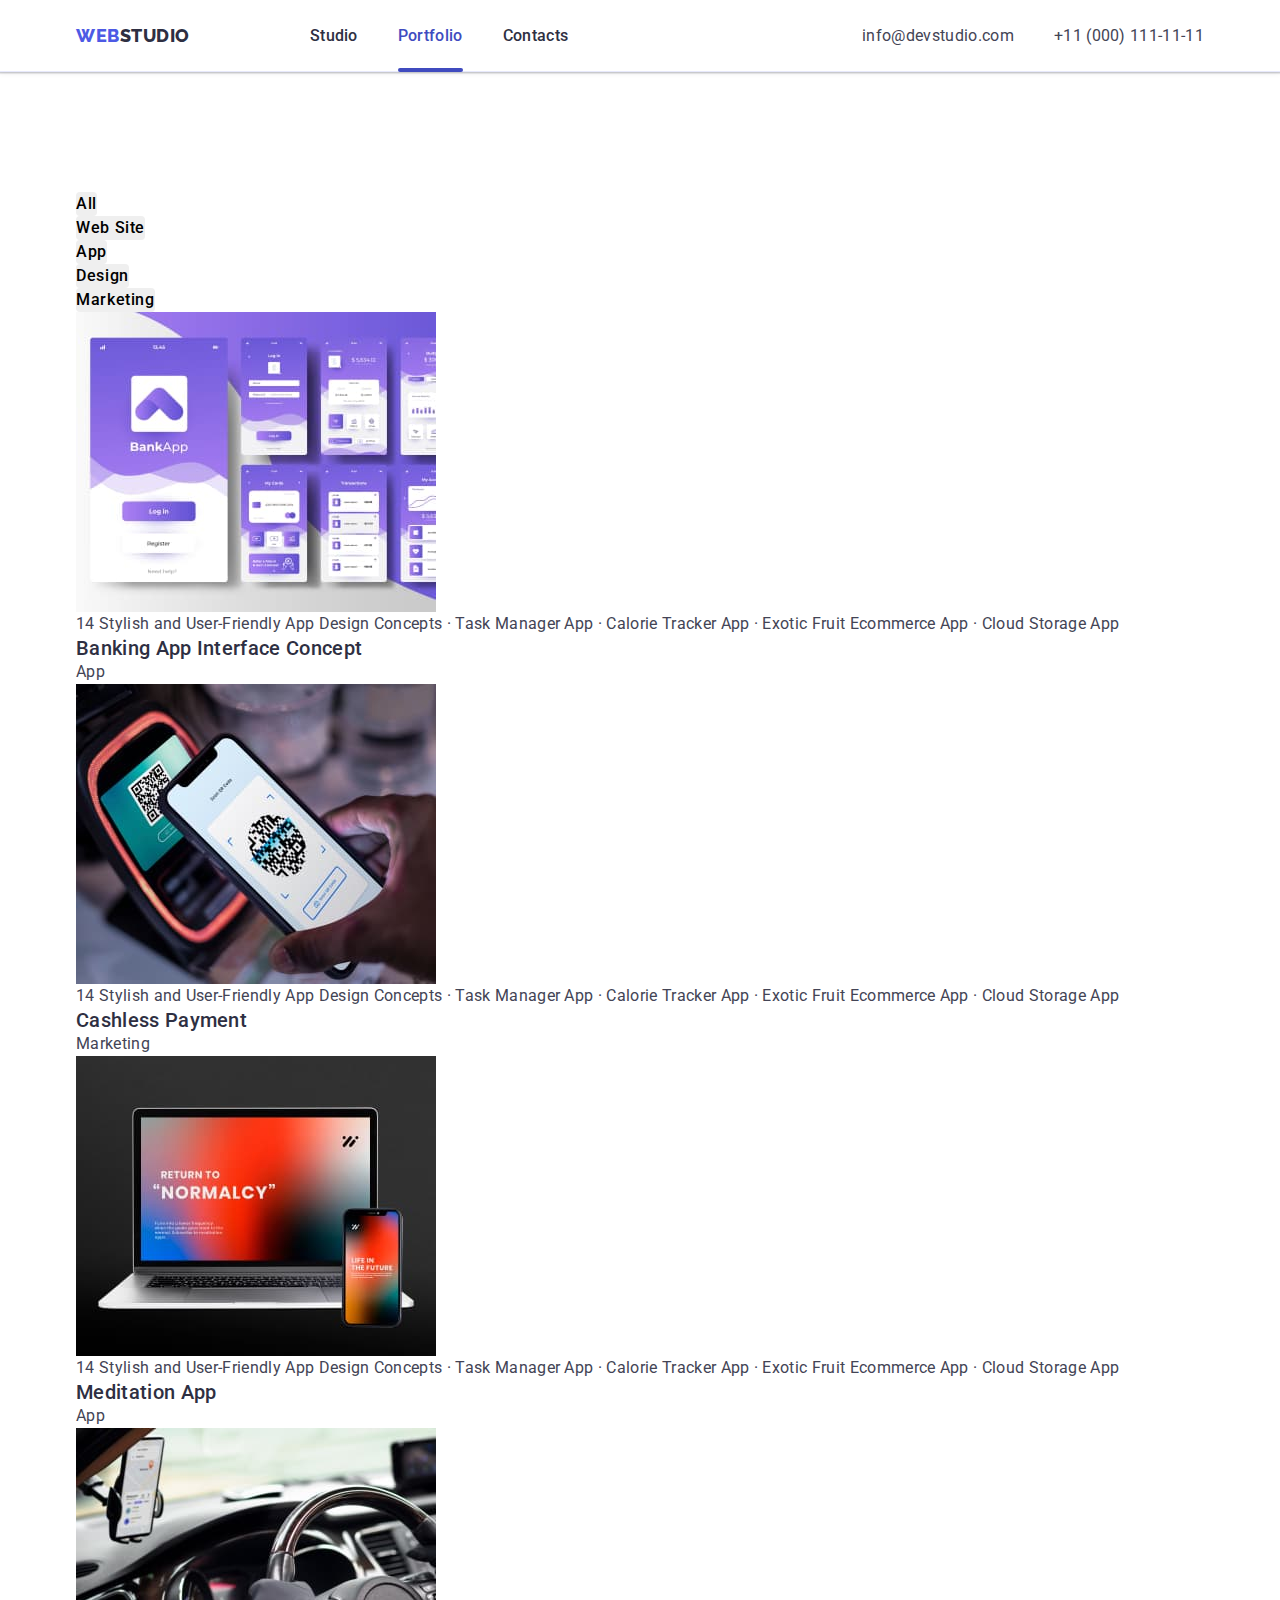
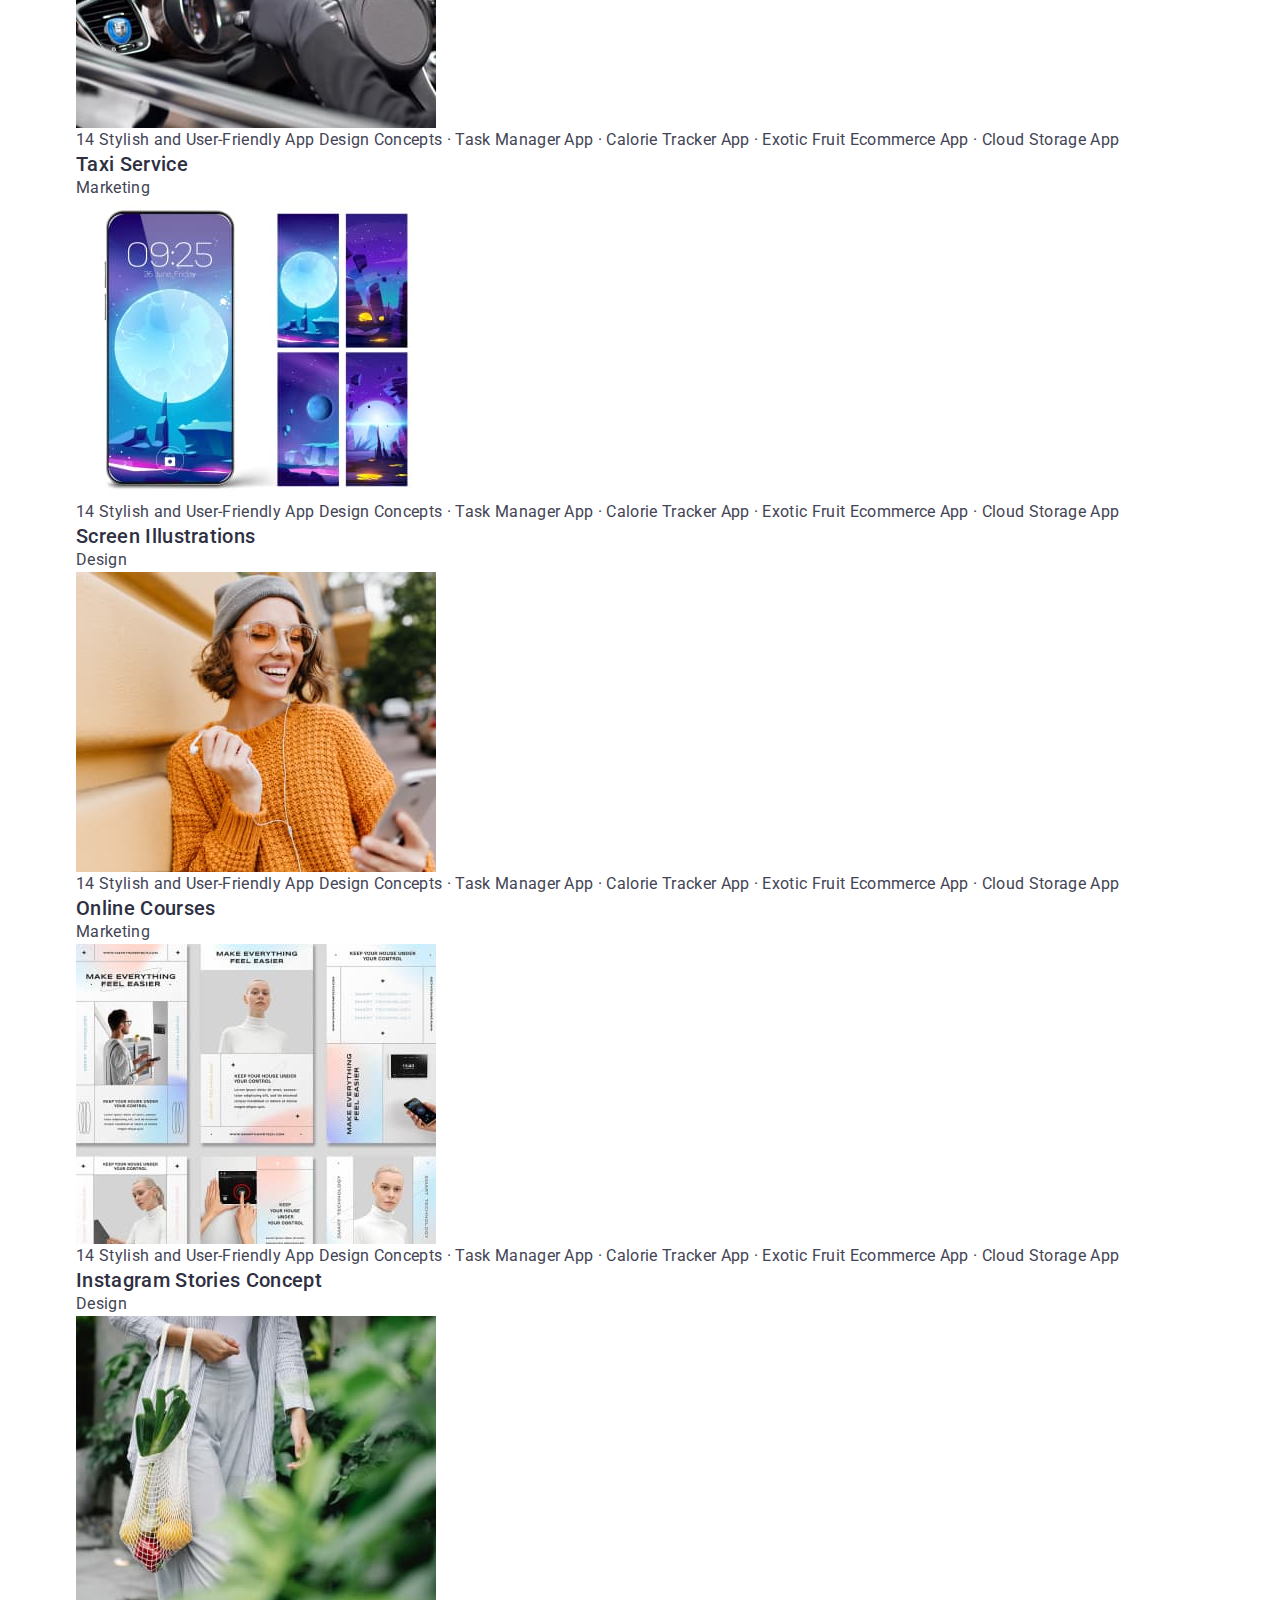
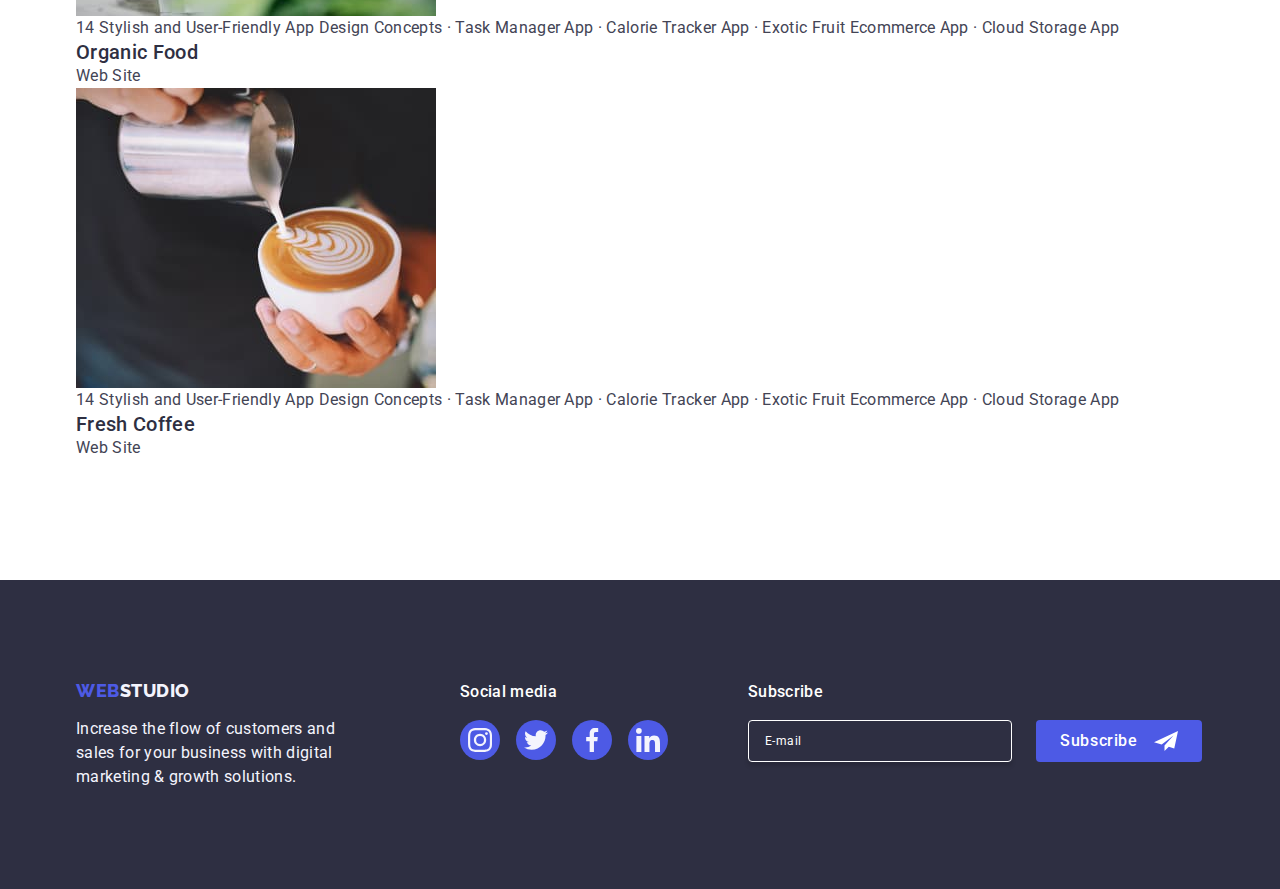
==== commit fb71d5f0: "feat: apply header and footer changes to portfolio.html" ====
--- a/portfolio.html
+++ b/portfolio.html
@@ -17,12 +17,12 @@
     <header class="header">
       <div class="container header-wrapper">
         <nav class="navigation-links">
-          <a class="link navigation-link logo" href="./index.html">
+          <a class="link logo" href="./index.html">
             Web<span class="studio-element">Studio</span>
           </a>
           <ul class="list navigation-menu">
             <li>
-              <a class="link navigation-link" href="./index.html">Studio</a>
+              <a class="link navigation-link" href="./index.html"> Studio </a>
             </li>
             <li>
               <a
@@ -49,6 +49,15 @@
             </li>
           </ul>
         </address>
+        <button
+          class="menu-toggle js-open-menu"
+          aria-expanded="false"
+          aria-controls="mobile-menu"
+        >
+          <svg class="mobile-menu-open-icon" width="32" height="22">
+            <use href="./images/icons.svg#icon-menu-hamburger"></use>
+          </svg>
+        </button>
       </div>
     </header>
     <main>
@@ -319,74 +328,167 @@
       </section>
     </main>
     <footer class="footer">
-      <div class="container footer-wrapper">
-        <div class="footer-brand-info">
-          <a class="link logo" href="./index.html"
-            >Web<span class="studio-element">Studio</span>
-          </a>
-          <p class="footer-text footer-text-brand-info">
-            Increase the flow of customers and sales for your business with
-            digital marketing & growth solutions.
-          </p>
+      <div class="container">
+        <div class="footer-wrapper">
+          <div class="footer-brand-info">
+            <a class="link logo" href="./index.html"
+              >Web<span class="studio-element">Studio</span>
+            </a>
+            <p class="footer-text footer-text-brand-info">
+              Increase the flow of customers and sales for your business with
+              digital marketing & growth solutions.
+            </p>
+          </div>
+          <div class="footer-social-media">
+            <p class="footer-text footer-text-title">Social media</p>
+            <ul class="footer-social-list">
+              <li class="footer-social-list-item">
+                <a class="link social-link footer-social-link" href="#0">
+                  <svg class="footer-social-icon" width="24" height="24">
+                    <use href="./images/icons.svg#icon-instagram"></use>
+                  </svg>
+                </a>
+              </li>
+              <li class="footer-social-list-item">
+                <a class="link social-link footer-social-link" href="#0">
+                  <svg class="footer-social-icon" width="24" height="24">
+                    <use href="./images/icons.svg#icon-twitter"></use>
+                  </svg>
+                </a>
+              </li>
+              <li class="footer-social-list-item">
+                <a class="link social-link footer-social-link" href="#0">
+                  <svg class="footer-social-icon" width="24" height="24">
+                    <use href="./images/icons.svg#icon-facebook"></use>
+                  </svg>
+                </a>
+              </li>
+              <li class="footer-social-list-item">
+                <a class="link social-link footer-social-link" href="#0">
+                  <svg class="footer-social-icon" width="24" height="24">
+                    <use href="./images/icons.svg#icon-linkedin"></use>
+                  </svg>
+                </a>
+              </li>
+            </ul>
+          </div>
+          <form class="subscribe-form" name="subscribe-form">
+            <label
+              class="subscribe-label footer-text footer-text-title"
+              for="subscribe-email"
+            >
+              Subscribe
+            </label>
+            <div class="subscribe-wrapper">
+              <input
+                class="subscribe-input"
+                type="email"
+                name="email"
+                id="subscribe-email"
+                placeholder="E-mail"
+                required
+              />
+              <button class="btn subscribe-btn" type="submit">
+                <span>Subscribe</span>
+                <svg class="subscribe-icon" width="24" height="24">
+                  <use href="./images/icons.svg#icon-subscribe"></use>
+                </svg>
+              </button>
+            </div>
+          </form>
         </div>
-        <div class="footer-social-media">
-          <p class="footer-text footer-text-title">Social media</p>
-          <ul class="footer-social-list">
-            <li class="footer-social-list-item">
-              <a class="link footer-social-link" href="#0">
-                <svg class="footer-social-icon" width="24" height="24">
-                  <use href="./images/icons.svg#icon-instagram"></use>
-                </svg>
-              </a>
-            </li>
-            <li class="footer-social-list-item">
-              <a class="link footer-social-link" href="#0">
-                <svg class="footer-social-icon" width="24" height="24">
-                  <use href="./images/icons.svg#icon-twitter"></use>
-                </svg>
-              </a>
-            </li>
-            <li class="footer-social-list-item">
-              <a class="link footer-social-link" href="#0">
-                <svg class="footer-social-icon" width="24" height="24">
-                  <use href="./images/icons.svg#icon-facebook"></use>
-                </svg>
-              </a>
-            </li>
-            <li class="footer-social-list-item">
-              <a class="link footer-social-link" href="#0">
-                <svg class="footer-social-icon" width="24" height="24">
-                  <use href="./images/icons.svg#icon-linkedin"></use>
-                </svg>
-              </a>
-            </li>
-          </ul>
-        </div>
-        <form class="subscribe-form" name="subscribe-form">
-          <label
-            class="subscribe-label footer-text footer-text-title"
-            for="subscribe-email"
-          >
-            Subscribe
-          </label>
-          <div class="subscribe-wrapper">
-            <input
-              class="subscribe-input"
-              type="email"
-              name="email"
-              id="subscribe-email"
-              placeholder="E-mail"
-              required
-            />
-            <button class="btn subscribe-btn" type="submit">
-              <span>Subscribe</span>
-              <svg class="subscribe-icon" width="24" height="24">
-                <use href="./images/icons.svg#icon-subscribe"></use>
-              </svg>
-            </button>
-          </div>
-        </form>
       </div>
     </footer>
+
+    <div class="menu-container js-menu-container">
+      <button
+        class="menu-toggle js-close-menu btn close-btn mobile-menu-close-btn"
+      >
+        <svg class="mobile-menu-close-icon" width="8" height="8">
+          <use href="./images/icons.svg#icon-close"></use>
+        </svg>
+      </button>
+      <nav class="navigation-links">
+        <ul class="list navigation-menu">
+          <li>
+            <a class="link navigation-link" href="./index.html"> Studio </a>
+          </li>
+          <li>
+            <a
+              class="link navigation-link current-page"
+              href="./portfolio.html"
+            >
+              Portfolio
+            </a>
+          </li>
+          <li><a class="link navigation-link" href="#0">Contacts</a></li>
+        </ul>
+      </nav>
+      <address class="address">
+        <ul class="list contact-links">
+          <li>
+            <a class="link contact-link phone-link" href="tel.:+110001111111">
+              +11 (000) 111-11-11
+            </a>
+          </li>
+          <li>
+            <a
+              class="link contact-link email-link"
+              href="mailto:info@devstudio.com"
+            >
+              info@devstudio.com
+            </a>
+          </li>
+        </ul>
+      </address>
+      <ul class="mobile-menu-social-list">
+        <li class="mobile-menu-social-list-item">
+          <a class="link social-link mobile-menu-social-link" href="#0">
+            <svg
+              class="social-icon mobile-menu-social-icon"
+              width="24"
+              height="24"
+            >
+              <use href="./images/icons.svg#icon-instagram"></use>
+            </svg>
+          </a>
+        </li>
+        <li class="team-social-list-item">
+          <a class="link social-link mobile-menu-social-lin" href="#0">
+            <svg
+              class="social-icon mobile-menu-social-icon"
+              width="24"
+              height="24"
+            >
+              <use href="./images/icons.svg#icon-twitter"></use>
+            </svg>
+          </a>
+        </li>
+        <li class="team-social-list-item">
+          <a class="link social-link mobile-menu-social-lin" href="#0">
+            <svg
+              class="social-icon mobile-menu-social-icon"
+              width="24"
+              height="24"
+            >
+              <use href="./images/icons.svg#icon-facebook"></use>
+            </svg>
+          </a>
+        </li>
+        <li class="team-social-list-item">
+          <a class="link social-link mobile-menu-social-lin" href="#0">
+            <svg
+              class="social-icon mobile-menu-social-icon"
+              width="24"
+              height="24"
+            >
+              <use href="./images/icons.svg#icon-linkedin"></use>
+            </svg>
+          </a>
+        </li>
+      </ul>
+    </div>
+
+    <script defer src="js/mobile-menu.js"></script>
   </body>
 </html>
--- a/css/styles.css
+++ b/css/styles.css
@@ -52,6 +52,7 @@
   --list-item-content-gap: 8px;
   --mobile-menu-social-list-gap: 56px;
   --mobile-customers-gap: 16px;
+  --desktop-footer-wrapper-gap: 80px;
 
   --transition-general-duration: 250ms;
   --transition-general-function: cubic-bezier(0.4, 0, 0.2, 1);
@@ -131,12 +132,6 @@
   padding: 0 15px;
 }
 
-.container .social-link:hover,
-.container .social-link:focus,
-.container .social-link:active {
-  background-color: var(--color-pressed-state);
-}
-
 .menu-container {
   position: fixed;
   top: 0;
@@ -180,7 +175,6 @@
 
 .navigation-link {
   color: var(--color-dark);
-  letter-spacing: var(--letter-spacing-text);
 }
 
 .header-wrapper .link.navigation-link.current-page::after {
@@ -220,10 +214,6 @@
   display: flex;
   flex-direction: column;
   gap: 12px;
-}
-
-.contact-link {
-  letter-spacing: var(--letter-spacing-text);
 }
 
 .logo {
@@ -570,6 +560,103 @@
   --color-main: var(--color-pressed-state);
 }
 
+.footer {
+  background-color: var(--color-dark);
+  padding: 96px 0;
+}
+
+.footer-wrapper {
+  display: flex;
+  flex-direction: column;
+  column-gap: var(--list-item-gap);
+  row-gap: calc(3 * var(--list-item-gap));
+  align-items: center;
+}
+
+.footer-wrapper .footer-text {
+  font-size: var(--font-size-text);
+  line-height: var(--line-height-text);
+}
+
+.footer-wrapper .footer-brand-info .footer-text-brand-info {
+  color: var(--color-light);
+  width: 268px;
+  margin-top: 16px;
+}
+
+.footer-wrapper .footer-brand-info .logo {
+  display: block;
+  text-align: center;
+}
+
+.footer-wrapper .footer-brand-info .logo .studio-element {
+  color: var(--color-light);
+}
+
+.footer-wrapper .footer-text-title {
+  display: block;
+  color: var(--color-white);
+  font-weight: var(--font-weight-item-heading);
+  text-align: center;
+}
+
+.footer-social-list {
+  display: flex;
+  gap: var(--footer-list-item-gap);
+  margin-top: 16px;
+}
+
+.link.social-link.footer-social-link:hover,
+.link.social-link.footer-social-link:focus,
+.link.social-link.footer-social-link:active {
+  background-color: var(--color-success);
+}
+
+.footer-wrapper > .subscribe-form > .subscribe-wrapper {
+  display: flex;
+  flex-direction: column;
+  column-gap: var(--list-item-gap);
+  row-gap: var(--footer-list-item-gap);
+  margin-top: 16px;
+}
+
+.subscribe-wrapper .subscribe-input {
+  width: 93%;
+  padding: 8px 16px;
+  background-color: transparent;
+  border: 1px solid var(--color-white);
+  border-radius: 4px;
+  box-shadow: 0px 4px 4px 0px rgba(0, 0, 0, 0.15);
+  color: var(--color-white);
+  font-size: var(--font-size-small);
+  line-height: var(--line-height-subscribe-input);
+  letter-spacing: var(--letter-spacing-small);
+  font-family: var(--font-family-text);
+  outline: none;
+}
+
+.subscribe-wrapper .subscribe-input::placeholder {
+  color: var(--color-white);
+}
+
+.subscribe-wrapper .subscribe-btn {
+  display: flex;
+  padding: 8px 24px;
+  justify-content: center;
+  align-items: center;
+  gap: var(--footer-list-item-gap);
+  background-color: var(--color-primary-brand);
+  color: var(--color-white);
+  --color-main: var(--color-white);
+  transition: background-color var(--transition-general);
+}
+
+.subscribe-wrapper .subscribe-btn:focus,
+.subscribe-wrapper .subscribe-btn:hover,
+.subscribe-wrapper .subscribe-btn:active {
+  background-color: var(--color-pressed-state);
+}
+
 .backdrop {
   position: fixed;
   width: 100%;
@@ -610,7 +697,6 @@
   font-size: var(--font-family-text);
   font-weight: var(--font-weight-item-heading);
   line-height: var(--line-height-text);
-  letter-spacing: var(--letter-spacing-text);
   text-align: center;
   margin-bottom: 16px;
 }
@@ -793,6 +879,15 @@
   }
 }
 
+@media screen and (width < 768px) {
+  .footer-wrapper > .subscribe-form > .subscribe-wrapper {
+  align-items: center;
+}
+  .footer-wrapper > .subscribe-form {
+  width: 100%;
+}
+}
+
 @media screen and (width >= 768px) {
   .container {
     max-width: 768px;
@@ -861,6 +956,32 @@
 .customers-list {
   column-gap: var(--list-item-gap);
 }
+
+.footer-wrapper {
+  flex-direction: row;
+  align-items: normal;
+  margin-left: 108px;
+}
+
+.footer-wrapper .footer-brand-info .footer-text-brand-info {
+  width: 264px;
+}
+
+.footer-wrapper .footer-brand-info .logo {
+  text-align: left;
+}
+
+.footer-wrapper .footer-text-title {
+  text-align: left;
+}
+
+.footer-wrapper > .subscribe-form > .subscribe-wrapper {
+  flex-direction: row;
+}
+
+.subscribe-wrapper .subscribe-input {
+  width: 264px;
+}
 }
 
 @media screen and (768px <= width < 1158px) {
@@ -875,6 +996,10 @@
 }
 
 .team-section .team-list {
+  flex-wrap: wrap;
+}
+
+.footer-wrapper {
   flex-wrap: wrap;
 }
 }
@@ -945,11 +1070,24 @@
 }
 
 .team-list > .team-list-item {
-  /* flex-basis: calc((100% - 3 * var(--list-item-gap)) / 4); */
+  flex-basis: calc((100% - 3 * var(--list-item-gap)) / 4);
 }
 
 .customers-list {
   flex-wrap: nowrap;
+}
+
+.footer {
+  padding: 100px 0;
+}
+
+.footer-wrapper {
+  column-gap: var(--desktop-footer-wrapper-gap);
+  margin-left: 0;
+}
+
+.footer-wrapper > .footer-social-media {
+  margin-left: 40px;
 }
 
   .modal {
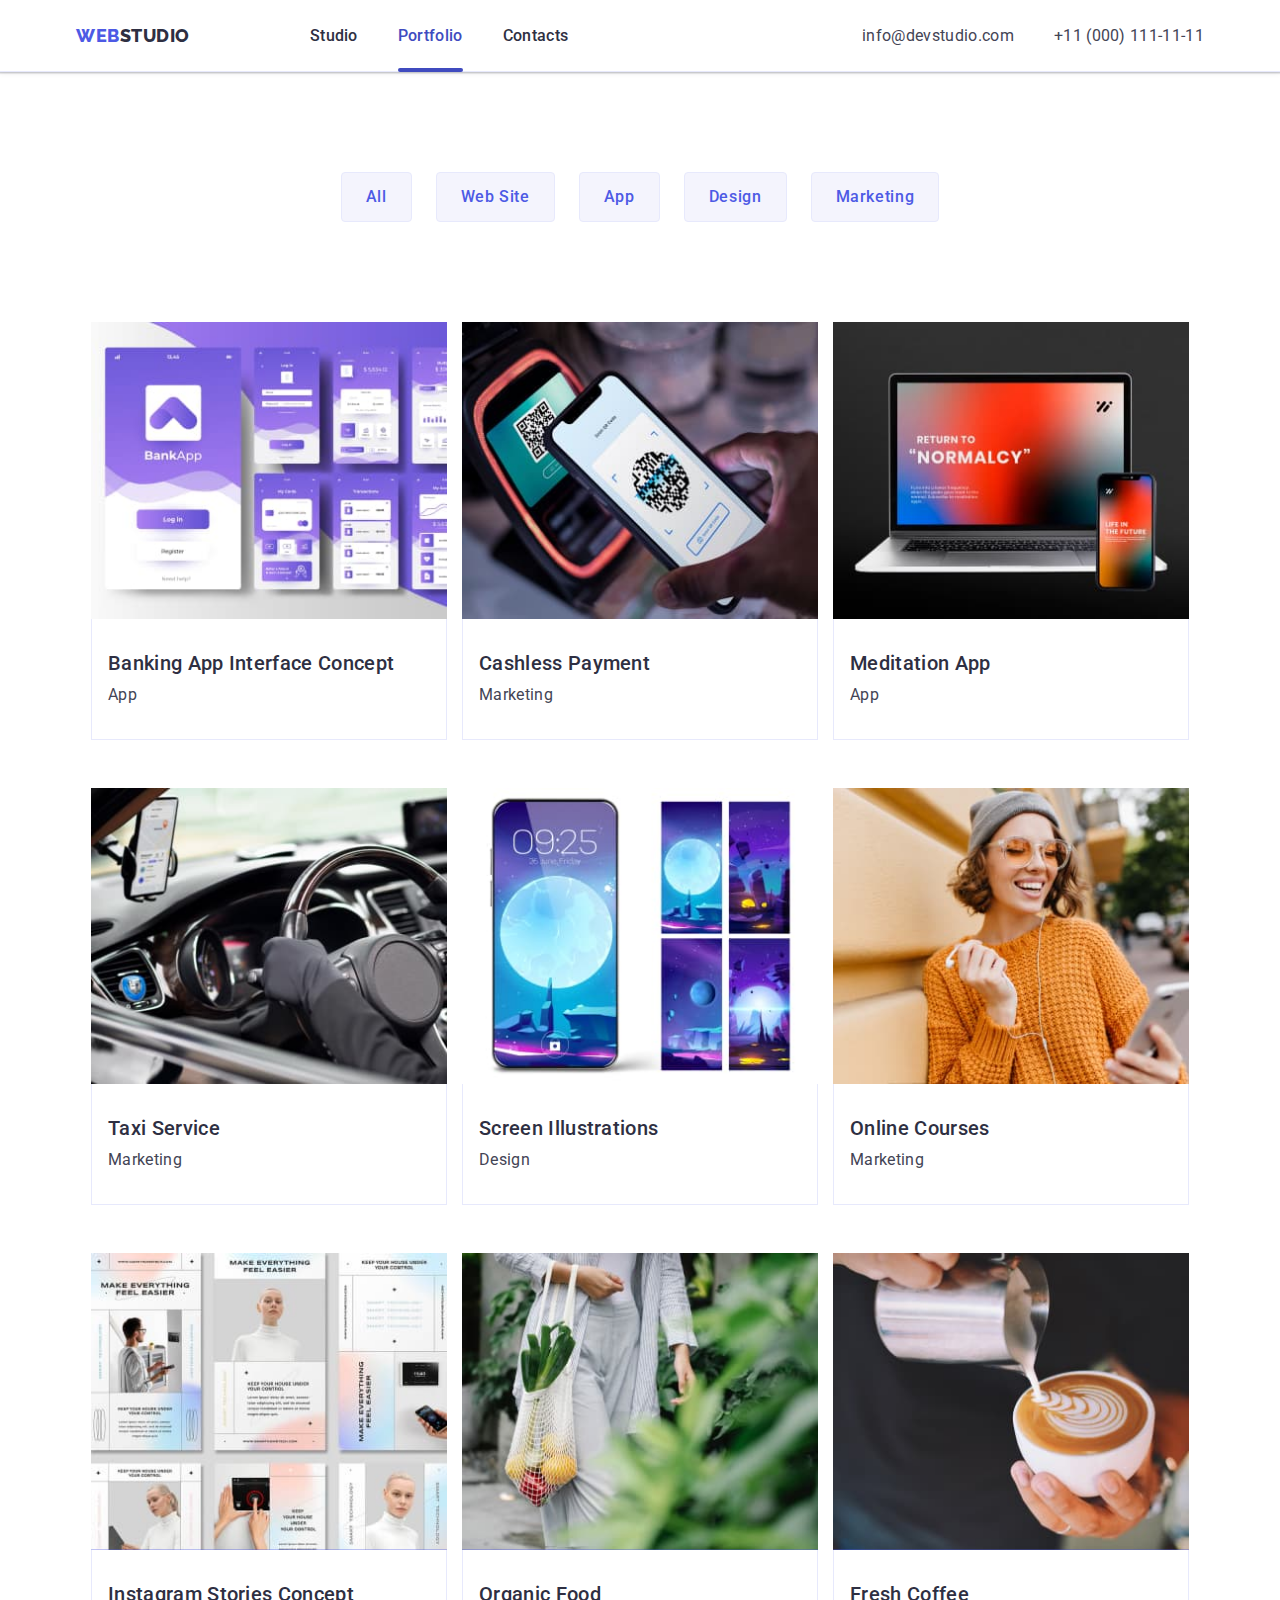
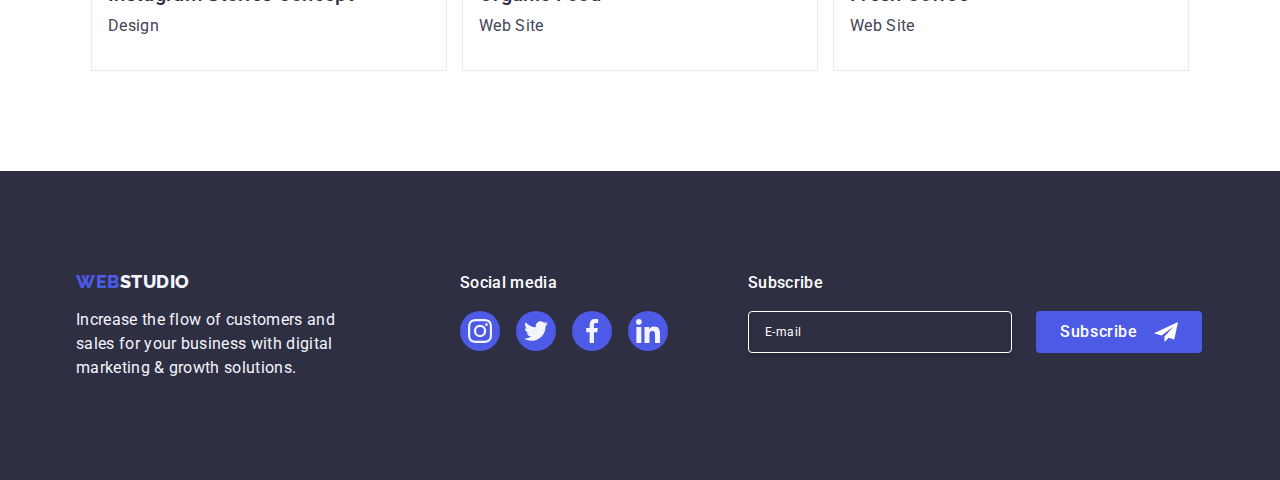
==== commit d9a9f2b2: "feat: add mobile-menu changes to portfolio.html and add styling to portfolio card" ====
--- a/portfolio.html
+++ b/portfolio.html
@@ -411,82 +411,83 @@
       <nav class="navigation-links">
         <ul class="list navigation-menu">
           <li>
-            <a class="link navigation-link" href="./index.html"> Studio </a>
+            <a class="link navigation-link current-page" href="./index.html">
+              Studio
+            </a>
           </li>
           <li>
-            <a
-              class="link navigation-link current-page"
-              href="./portfolio.html"
-            >
+            <a class="link navigation-link" href="./portfolio.html">
               Portfolio
             </a>
           </li>
           <li><a class="link navigation-link" href="#0">Contacts</a></li>
         </ul>
       </nav>
-      <address class="address">
-        <ul class="list contact-links">
-          <li>
-            <a class="link contact-link phone-link" href="tel.:+110001111111">
-              +11 (000) 111-11-11
-            </a>
-          </li>
-          <li>
-            <a
-              class="link contact-link email-link"
-              href="mailto:info@devstudio.com"
-            >
-              info@devstudio.com
+      <div class="mobile-menu-info">
+        <address class="address">
+          <ul class="list contact-links">
+            <li>
+              <a class="link contact-link phone-link" href="tel.:+110001111111">
+                +11 (000) 111-11-11
+              </a>
+            </li>
+            <li>
+              <a
+                class="link contact-link email-link"
+                href="mailto:info@devstudio.com"
+              >
+                info@devstudio.com
+              </a>
+            </li>
+          </ul>
+        </address>
+        <ul class="mobile-menu-social-list">
+          <li class="mobile-menu-social-list-item">
+            <a class="link social-link mobile-menu-social-link" href="#0">
+              <svg
+                class="social-icon mobile-menu-social-icon"
+                width="24"
+                height="24"
+              >
+                <use href="./images/icons.svg#icon-instagram"></use>
+              </svg>
+            </a>
+          </li>
+          <li class="team-social-list-item">
+            <a class="link social-link mobile-menu-social-lin" href="#0">
+              <svg
+                class="social-icon mobile-menu-social-icon"
+                width="24"
+                height="24"
+              >
+                <use href="./images/icons.svg#icon-twitter"></use>
+              </svg>
+            </a>
+          </li>
+          <li class="team-social-list-item">
+            <a class="link social-link mobile-menu-social-lin" href="#0">
+              <svg
+                class="social-icon mobile-menu-social-icon"
+                width="24"
+                height="24"
+              >
+                <use href="./images/icons.svg#icon-facebook"></use>
+              </svg>
+            </a>
+          </li>
+          <li class="team-social-list-item">
+            <a class="link social-link mobile-menu-social-lin" href="#0">
+              <svg
+                class="social-icon mobile-menu-social-icon"
+                width="24"
+                height="24"
+              >
+                <use href="./images/icons.svg#icon-linkedin"></use>
+              </svg>
             </a>
           </li>
         </ul>
-      </address>
-      <ul class="mobile-menu-social-list">
-        <li class="mobile-menu-social-list-item">
-          <a class="link social-link mobile-menu-social-link" href="#0">
-            <svg
-              class="social-icon mobile-menu-social-icon"
-              width="24"
-              height="24"
-            >
-              <use href="./images/icons.svg#icon-instagram"></use>
-            </svg>
-          </a>
-        </li>
-        <li class="team-social-list-item">
-          <a class="link social-link mobile-menu-social-lin" href="#0">
-            <svg
-              class="social-icon mobile-menu-social-icon"
-              width="24"
-              height="24"
-            >
-              <use href="./images/icons.svg#icon-twitter"></use>
-            </svg>
-          </a>
-        </li>
-        <li class="team-social-list-item">
-          <a class="link social-link mobile-menu-social-lin" href="#0">
-            <svg
-              class="social-icon mobile-menu-social-icon"
-              width="24"
-              height="24"
-            >
-              <use href="./images/icons.svg#icon-facebook"></use>
-            </svg>
-          </a>
-        </li>
-        <li class="team-social-list-item">
-          <a class="link social-link mobile-menu-social-lin" href="#0">
-            <svg
-              class="social-icon mobile-menu-social-icon"
-              width="24"
-              height="24"
-            >
-              <use href="./images/icons.svg#icon-linkedin"></use>
-            </svg>
-          </a>
-        </li>
-      </ul>
+      </div>
     </div>
 
     <script defer src="js/mobile-menu.js"></script>
--- a/css/styles.css
+++ b/css/styles.css
@@ -127,12 +127,150 @@
 }
 
 .container {
+  min-width: 268px;
   max-width: 428px;
   margin: 0 auto;
   padding: 0 15px;
 }
 
+.header > .header-wrapper {
+  display: flex;
+  align-items: center;
+}
+
+.header {
+  border-bottom: 1px solid var(--color-accent);
+  box-shadow: 0px 1px 6px 0px #2e2f4214, 0px 1px 1px 0px #2e2f4229,
+    0px 2px 1px 0px #2e2f4214;
+}
+
+.link {
+  color: var(--color-text);
+  text-decoration: none;
+  line-height: var(--line-height-text);
+  transition: color var(--transition-general);
+}
+
+.link:hover,
+.link:focus,
+.link:active {
+  color: var(--color-pressed-state);
+}
+
+.navigation-link {
+  color: var(--color-dark);
+}
+
+.header-wrapper .link.navigation-link.current-page::after {
+  content: "";
+  position: absolute;
+  width: 100%;
+  height: 4px;
+  bottom: -24px;
+  left: 0;
+  background-color: var(--color-pressed-state);
+  border-radius: 2px;
+  pointer-events: none;
+}
+
+.header-wrapper > .navigation-links {
+  display: flex;
+  gap: 120px;
+  align-items: center;
+  padding: 24px 0 23px;
+}
+
+.header-wrapper > .navigation-links > .navigation-menu {
+  display: none;
+  gap: 40px;
+}
+
+.address {
+  font-style: normal;
+}
+
+.header-wrapper .address {
+  display: none;
+  margin-left: auto;
+}
+
+.header-wrapper > .address > .contact-links {
+  display: flex;
+  flex-direction: column;
+  gap: 12px;
+}
+
+.logo {
+  font-family: var(--font-family-logo);
+  font-size: var(--font-size-logo);
+  font-weight: var(--font-weight-logo);
+  line-height: var(--line-height-logo);
+  letter-spacing: var(--letter-spacing-logo);
+  text-transform: var(--text-transform-logo);
+  color: var(--color-primary-brand);
+}
+
+.header .logo > .studio-element {
+  color: var(--color-dark);
+}
+
+.link.navigation-link.current-page {
+  position: relative;
+  display: block;
+  color: var(--color-pressed-state);
+}
+
+.header-wrapper .menu-toggle {
+  margin-left: auto;
+  background-color: transparent;
+  --color-main: var(--color-dark);
+}
+
+.header-wrapper .menu-toggle:hover,
+.header-wrapper .menu-toggle:focus {
+  background-color: transparent;
+}
+
+.btn {
+  cursor: pointer;
+  font-family: var(--font-family-text);
+  font-size: var(--font-size-text);
+  font-weight: var(--font-weight-item-heading);
+  line-height: var(--line-height-text);
+  letter-spacing: var(--letter-spacing-button);
+  text-align: center;
+  transition: color var(--transition-general),
+    background-color var(--transition-general);
+}
+
+.btn.close-btn {
+  position: absolute;
+  display: flex;
+  width: 24px;
+  height: 24px;
+  top: 24px;
+  right: 24px;
+  justify-content: center;
+  align-items: center;
+  background-color: var(--color-accent);
+  border: 1px solid #0000001a;
+  border-radius: 50%;
+  --color-main: var(--color-dark);
+  transition: background-color var(--transition-general),
+    --color-main var(--transition-general);
+}
+
+.btn.close-btn:hover,
+.btn.close-btn:focus,
+.btn.close-btn:active {
+  background-color: var(--color-pressed-state);
+  --color-main: var(--color-white);
+}
+
 .menu-container {
+  display: flex;
+  flex-direction: column;
+  justify-content: space-between;
   position: fixed;
   top: 0;
   left: 0;
@@ -149,140 +287,6 @@
   translate: 0;
 }
 
-.header > .header-wrapper {
-  display: flex;
-  align-items: center;
-}
-
-.header {
-  border-bottom: 1px solid var(--color-accent);
-  box-shadow: 0px 1px 6px 0px #2e2f4214, 0px 1px 1px 0px #2e2f4229,
-    0px 2px 1px 0px #2e2f4214;
-}
-
-.link {
-  color: var(--color-text);
-  text-decoration: none;
-  line-height: var(--line-height-text);
-  transition: color var(--transition-general);
-}
-
-.link:hover,
-.link:focus,
-.link:active {
-  color: var(--color-pressed-state);
-}
-
-.navigation-link {
-  color: var(--color-dark);
-}
-
-.header-wrapper .link.navigation-link.current-page::after {
-  content: "";
-  position: absolute;
-  width: 100%;
-  height: 4px;
-  bottom: -24px;
-  left: 0;
-  background-color: var(--color-pressed-state);
-  border-radius: 2px;
-  pointer-events: none;
-}
-
-.header-wrapper > .navigation-links {
-  display: flex;
-  gap: 120px;
-  align-items: center;
-  padding: 24px 0 23px;
-}
-
-.header-wrapper > .navigation-links > .navigation-menu {
-  display: none;
-  gap: 40px;
-}
-
-.address {
-  font-style: normal;
-}
-
-.header-wrapper .address {
-  display: none;
-  margin-left: auto;
-}
-
-.header-wrapper > .address > .contact-links {
-  display: flex;
-  flex-direction: column;
-  gap: 12px;
-}
-
-.logo {
-  font-family: var(--font-family-logo);
-  font-size: var(--font-size-logo);
-  font-weight: var(--font-weight-logo);
-  line-height: var(--line-height-logo);
-  letter-spacing: var(--letter-spacing-logo);
-  text-transform: var(--text-transform-logo);
-  color: var(--color-primary-brand);
-}
-
-.header .logo > .studio-element {
-  color: var(--color-dark);
-}
-
-.link.navigation-link.current-page {
-  position: relative;
-  display: block;
-  color: var(--color-pressed-state);
-}
-
-.header-wrapper .menu-toggle {
-  margin-left: auto;
-  background-color: transparent;
-  --color-main: var(--color-dark);
-}
-
-.header-wrapper .menu-toggle:hover,
-.header-wrapper .menu-toggle:focus {
-  background-color: transparent;
-}
-
-.btn {
-  cursor: pointer;
-  font-family: var(--font-family-text);
-  font-size: var(--font-size-text);
-  font-weight: var(--font-weight-item-heading);
-  line-height: var(--line-height-text);
-  letter-spacing: var(--letter-spacing-button);
-  text-align: center;
-  transition: color var(--transition-general),
-    background-color var(--transition-general);
-}
-
-.btn.close-btn {
-  position: absolute;
-  display: flex;
-  width: 24px;
-  height: 24px;
-  top: 24px;
-  right: 24px;
-  justify-content: center;
-  align-items: center;
-  background-color: var(--color-accent);
-  border: 1px solid #0000001a;
-  border-radius: 50%;
-  --color-main: var(--color-dark);
-  transition: background-color var(--transition-general),
-    --color-main var(--transition-general);
-}
-
-.btn.close-btn:hover,
-.btn.close-btn:focus,
-.btn.close-btn:active {
-  background-color: var(--color-pressed-state);
-  --color-main: var(--color-white);
-}
-
 .menu-container .mobile-menu-close-btn {
   background-color: var(--color-light-accent);
   border: 1px solid var(--color-light-dark);
@@ -290,10 +294,6 @@
   --color-main: var(--color-dark);
 }
 
-.menu-container .navigation-links {
-  margin-bottom: 284px;
-}
-
 .menu-container .navigation-menu {
   display: flex;
   flex-direction: column;
@@ -360,7 +360,7 @@
 
 .section {
   padding-top: 96px;
-  padding-bottom: 96px; 
+  padding-bottom: 96px;
 }
 
 .section.hero-section {
@@ -382,8 +382,12 @@
 @media (min-device-pixel-ratio: 2),
   (min-resolution: 192dpi),
   (min-resolution: 2dppx) {
-  .section.hero-section{
-    background-image: url("../images/main/2x/people-office-mobile-428@2x.jpg");
+  .section.hero-section {
+    background-image: linear-gradient(
+        var(--color-hero-background),
+        var(--color-hero-background)
+      ),
+      url("../images/main/2x/people-office-mobile-428@2x.jpg");
   }
 }
 
@@ -421,13 +425,6 @@
   box-shadow: 0px 4px 4px 0px #00000026;
 }
 
-.btn:hover,
-.btn:focus,
-.btn:active {
-  color: var(--color-white);
-  background-color: var(--color-pressed-state);
-}
-
 .strengths-section .strengths-list {
   display: flex;
   flex-direction: column;
@@ -443,7 +440,7 @@
   gap: var(--list-item-content-gap);
 }
 
- .strengths-icon-wrapper {
+.strengths-icon-wrapper {
   width: 264px;
   height: 112px;
   background-color: var(--color-light);
@@ -466,6 +463,14 @@
   font-weight: var(--font-weight-section-heading);
   line-height: var(--line-height-section-heading);
   text-align: center;
+}
+
+.list-item .item-role {
+  color: var(--color-text);
+  font-size: var(--font-size-text);
+  line-height: 1.5;
+  letter-spacing: var(--letter-spacing-text);
+  text-transform: var(--text-transform-item-role);
 }
 
 .list-item .item-description {
@@ -657,564 +662,9 @@
   background-color: var(--color-pressed-state);
 }
 
-.backdrop {
-  position: fixed;
-  width: 100%;
-  height: 100%;
-  left: 0;
-  top: 0;
-  background-color: var(--color-modal-overlay);
-  transition: scale var(--transition-general), opacity var(--transition-general);
-}
-
-.modal {
-  position: absolute;
-  width: 95%;
-  min-width: 255px;
-  max-width: 428px;
-  left: 50%;
-  top: 50%;
-  translate: -50% -50%;
-  background-color: var(--color-modal-background);
-  border-radius: 4px;
-  box-shadow: 0px 2px 1px 0px #00000033, 0px 1px 3px 0px #0000001f,
-    0px 1px 1px 0px #00000024;
-}
-
-.modal > .modal-wrapper {
-  padding: 72px 24px 24px;
-}
-
-.modal .modal-close-btn {
-  background-color: var(--color-accent);
-  border: 1px solid #0000001a;
-  border-radius: 50%;
-  --color-main: var(--color-dark);
-}
-
- .modal-wrapper > .modal-title {
-  color: var(--color-dark);
-  font-size: var(--font-family-text);
-  font-weight: var(--font-weight-item-heading);
-  line-height: var(--line-height-text);
-  text-align: center;
-  margin-bottom: 16px;
-}
-
-.modal-wrapper > .order-form > .order-form-inputs {
-  display: flex;
-  flex-direction: column;
-  gap: 8px;
-}
-
-.order-form .order-form-label {
-  color: var(--color-subtle-text);
-  font-size: var(--font-size-small);
-  line-height: var(--line-height-order-form-label);
-  letter-spacing: var(--letter-spacing-small);
-}
-
-.order-form .order-form-input-label {
-  display: flex;
-  flex-direction: column;
-  gap: 4px;
-}
-
-.order-form .order-form-input-label > .order-form-input-wrapper {
-  position: relative;
-}
-
-.order-form .order-form-input {
-  width: 100%;
-  height: 40px;
-  padding-left: 38px;
-  color: var(--color-dark);
-  font-size: var(--font-size-small);
-  line-height: var(--line-height-order-form-label);
-  letter-spacing: var(--letter-spacing-small);
-  outline: none;
-  border-radius: 4px;
-  border: 1px solid var(--navyblue-modal, rgba(46, 47, 66, 0.4));
-  transition: border-color var(--transition-general);
-}
-
-.order-form-input-wrapper > .order-form-input-icon {
-  position: absolute;
-  top: 50%;
-  left: 16px;
-  translate: 0 -50%;
-  --color-main: var(--color-dark);
-  transition: --color-main var(--transition-general);
-}
-
-.order-form-inputs .order-form-input::placeholder {
-  color: var(--color-subtle-text);
-  opacity: 0.5;
-}
-
-.order-form-input.order-form-input-textarea {
-  height: 120px;
-  padding: 8px 16px;
-  resize: none;
-}
-
-.order-form .order-form-input:focus {
-  border-color: var(--color-primary-brand);
-  --color-main: var(--color-primary-brand);
-}
-
-.order-form-input-wrapper .order-form-input:focus + .order-form-input-icon {
-  --color-main: var(--color-primary-brand);
-}
-
-.order-form > .order-form-accept-policy-wrapper {
-  color: var(--color-subtle-text);
-  font-size: var(--font-size-small);
-  line-height: var(--line-height-order-form-label);
-  letter-spacing: var(--letter-spacing-small);
-  position: relative;
-  margin-top: 16px;
-  margin-bottom: 24px;
-  display: flex;
-  gap: 8px;
-  align-items: center;
-}
-
-.order-form .order-form-accept-policy-label > .order-form-accept-policy-input {
-  display: block;
-  outline: none;
-  appearance: none;
-  border-radius: 1.5px;
-  border: 1px solid var(--color-modal-overlay);
-  width: 16px;
-  height: 16px;
-  transition: background-color var(--transition-general),
-    border-color var(--transition-general);
-}
-
-.order-form
-  .order-form-accept-policy-label
-  > .order-form-accept-policy-input:focus {
-  border-color: var(--color-pressed-state);
-}
-
-.order-form
-  .order-form-accept-policy-label
-  > .order-form-accept-policy-input:checked {
-  background-color: var(--color-pressed-state);
-  border-color: var(--color-pressed-state);
-}
-
-.order-form .order-form-accept-policy-label > .order-form-accept-policy-icon {
-  position: absolute;
-  top: 50%;
-  left: 0;
-  translate: 0 -50%;
-  --color-main: var(--color-white);
-  opacity: 0;
-  transition: opacity var(--transition-general);
-}
-
-.order-form
-  .order-form-accept-policy-label
-  > .order-form-accept-policy-input:checked
-  + .order-form-accept-policy-icon {
-  opacity: 1;
-}
-
-.order-form .order-form-accept-policy-label > .order-form-accept-policy-text {
-  pointer-events: none;
-}
-
-.order-form-accept-policy-wrapper
-  > .order-form-accept-policy-text
-  .accept-policy-link {
-  pointer-events: all;
-  text-decoration: underline;
-  color: var(--color-primary-brand);
-}
-
-.order-form-accept-policy-wrapper
-  > .order-form-accept-policy-text
-  .accept-policy-link:hover,
-.order-form-accept-policy-wrapper
-  > .order-form-accept-policy-text
-  .accept-policy-link:focus,
-.order-form-accept-policy-wrapper
-  > .order-form-accept-policy-text
-  .accept-policy-link:active {
-  color: var(--color-pressed-state);
-}
-
-.order-form .btn {
-  display: block;
-  color: var(--color-white);
-  background-color: var(--color-primary-brand);
-  padding: 16px 32px;
-  margin: 0 auto;
-  box-shadow: 0px 4px 4px 0px #00000026;
-}
-
-.order-form .btn:hover,
-.order-form .btn:focus,
-.order-form .btn:active {
-  background-color: var(--color-pressed-state);
-}
-
-.order-form .order-form-send-btn-text {
-  display: block;
-  width: 105px;
-}
-
-.is-hidden {
-  scale: 0;
-  opacity: 0;
-  visibility: hidden;
-  pointer-events: none;
-}
-
-@media screen and (width < 428px) {
-  .menu-container .mobile-menu-social-list {
-    justify-content: space-between;
-  }
-}
-
-@media screen and (width < 768px) {
-  .footer-wrapper > .subscribe-form > .subscribe-wrapper {
-  align-items: center;
-}
-  .footer-wrapper > .subscribe-form {
-  width: 100%;
-}
-}
-
-@media screen and (width >= 768px) {
-  .container {
-    max-width: 768px;
-  }
-
-  .header-wrapper > .navigation-links > .navigation-menu {
-    display: flex;
-  }
-
-  .navigation-link {
-    font-size: var(--font-size-text);
-    font-weight: var(--font-weight-item-heading);
-  }
-
-  .header-wrapper .address {
-    display: block;
-  }
-
-  .header-wrapper .menu-toggle {
-    display: none;
-  }
-
-  .section.hero-section {
-  background-image: linear-gradient(
-      var(--color-hero-background),
-      var(--color-hero-background)
-    ),
-    url("../images/main/1x/people-office-tablet-768.jpg");
-  max-width: 768px;
-}
-
-@media (min-device-pixel-ratio: 2),
-  (min-resolution: 192dpi),
-  (min-resolution: 2dppx) {
-  .section.hero-section{
-    background-image: url("../images/main/2x/people-office-tablet768@2x.jpg");
-  }
-}
-
-.hero-heading {
-  font-size: var(--font-size-hero-heading);
-  line-height: var(--line-height-hero-heading);
-  max-width: 496px;
-}
-
-.hero-section .btn {
-  margin-top: 36px;
-}
-
-.strengths-section .strengths-list {
-  flex-direction: row;
-}
-
-.strengths-list .item-heading {
-  text-align: left;
-}
-
-.strengths-list > .strengths-list-item {
-  flex-basis: calc((100% - var(--list-item-gap)) / 2);
-}
-
-.team-section .team-list {
-  flex-direction: row;
-}
-
-.customers-list {
-  column-gap: var(--list-item-gap);
-}
-
-.footer-wrapper {
-  flex-direction: row;
-  align-items: normal;
-  margin-left: 108px;
-}
-
-.footer-wrapper .footer-brand-info .footer-text-brand-info {
-  width: 264px;
-}
-
-.footer-wrapper .footer-brand-info .logo {
-  text-align: left;
-}
-
-.footer-wrapper .footer-text-title {
-  text-align: left;
-}
-
-.footer-wrapper > .subscribe-form > .subscribe-wrapper {
-  flex-direction: row;
-}
-
-.subscribe-wrapper .subscribe-input {
-  width: 264px;
-}
-}
-
-@media screen and (768px <= width < 1158px) {
-  .contact-link {
-    font-size: var(--font-size-small);
-    line-height: var(--line-height-logo);
-    letter-spacing: var(--letter-spacing-small);
-  }
-
-  .strengths-section .strengths-list {
-  flex-wrap: wrap;
-}
-
-.team-section .team-list {
-  flex-wrap: wrap;
-}
-
-.footer-wrapper {
-  flex-wrap: wrap;
-}
-}
-
-@media screen and (width >= 1158px) {
-  .container {
-    max-width: 1158px;
-  }
-
-  .contact-link {
-    font-size: var(--font-size-text);
-  }
-
-  .header-wrapper > .address > .contact-links {
-    display: flex;
-    flex-direction: row;
-    gap: 40px;
-  }
-
-  .section {
-  padding-top: 120px;
-  padding-bottom: 120px; 
-}
-
-.section.hero-section {
-  background-image: linear-gradient(
-      var(--color-hero-background),
-      var(--color-hero-background)
-    ),
-    url("../images/main/1x/people-office-desktop-1440.jpg");
-  max-width: 1440px;
-  padding-top: 188px;
-  padding-bottom: 188px;
-}
-
-@media (min-device-pixel-ratio: 2),
-  (min-resolution: 192dpi),
-  (min-resolution: 2dppx) {
-  .section.hero-section{
-    background-image: url("../images/main/2x/people-office-desktop-1440@2x.jpg");
-  }
-}
-
-.hero-section .btn {
-  margin-top: 48px;
-}
-
-.strengths-icon-wrapper {
-  display: flex;
-}
-
-.strengths-list > .strengths-list-item {
-  flex-basis: calc((100% - 3 * var(--list-item-gap)) / 4);
-}
-
-.strengths-list .item-heading {
-  font-size: var(--font-size-item-heading);
-  font-weight: var(--font-weight-item-heading);
-  line-height: var(--line-height-item-heading);
-}
-
-.list-item .item-description {
-  font-weight: normal;
-}
-
-.section.work-section {
-  display: block;
-}
-
-.team-list > .team-list-item {
-  flex-basis: calc((100% - 3 * var(--list-item-gap)) / 4);
-}
-
-.customers-list {
-  flex-wrap: nowrap;
-}
-
-.footer {
-  padding: 100px 0;
-}
-
-.footer-wrapper {
-  column-gap: var(--desktop-footer-wrapper-gap);
-  margin-left: 0;
-}
-
-.footer-wrapper > .footer-social-media {
-  margin-left: 40px;
-}
-
-  .modal {
-    width: 408px;
-  }
-}
-
-/* 
-.section {
-  padding-top: 120px;
-  padding-bottom: 120px; 
-}
-
-.strengths-section .strengths-list {
-  display: flex;
-  /* gap: var(--list-item-gap);
-  justify-content: center;
-  align-items: center;
-  flex-wrap: wrap;
-}
-
-.strengths-list > .strengths-list-item {
-  display: flex;
-  flex-direction: column;
-  gap: var(--list-item-content-gap);
-  flex-basis: calc((100% - 3 * var(--list-item-gap)) / 4);
-}
- */
-
-/* .strengths-icon-wrapper {
-  width: 264px;
-  height: 112px;
-  background-color: var(--color-light);
-  border-radius: 4px;
-  display: flex;
-  justify-content: center;
-  align-items: center;
-  --color-main: var(--color-dark);
-  --color-accent: var(--color-primary-brand);
-} */
-/* 
-.work-section .work-list {
-  display: flex;
-  gap: var(--list-item-gap);
-  justify-content: center;
-  align-items: center;
-  flex-wrap: wrap;
-}
-
-.work-list > .work-list-item {
-  flex-basis: calc((100% - 2 * var(--list-item-gap)) / 3);
-}
-
-.team-section .team-list {
-  display: flex;
-  gap: var(--list-item-gap);
-  justify-content: center;
-  align-items: center;
-  flex-wrap: wrap;
-}
-
-.team-list > .team-list-item {
-  display: flex;
-  flex-direction: column;
-  gap: var(--list-item-content-gap);
-  flex-basis: calc((100% - 3 * var(--list-item-gap)) / 4);
-  border-radius: 0px 0px 4px 4px;
-  box-shadow: 0px 2px 1px 0px #2e2f4214, 0px 1px 1px 0px #2e2f4229,
-    0px 1px 6px 0px #2e2f4214;
-}
-
-.team-list > .team-list-item .item-content {
-  display: flex;
-  flex-direction: column;
-  align-items: center;
-  gap: var(--list-item-content-gap);
-  padding: 32px 16px;
-}
-
-.team-social-list {
-  display: flex;
-  gap: var(--list-item-gap);
-}
-
-.link.team-social-link {
-  display: flex;
-  width: 40px;
-  height: 40px;
-  background-color: var(--color-primary-brand);
-  justify-content: center;
-  align-items: center;
-  border-radius: 50%;
-  --color-main: var(--color-light);
-  transition: background-color var(--transition-general);
-}
-
-.link.team-social-link:hover,
-.link.team-social-link:focus,
-.link.team-social-link:active {
-  background-color: var(--color-pressed-state);
-}
-
-.customers-list {
-  display: flex;
-  flex-wrap: wrap;
-  justify-content: center;
-  gap: var(--list-item-gap);
-}
-
-.link.customer-link {
-  display: flex;
-  width: 168px;
-  height: 88px;
-  justify-content: center;
-  align-items: center;
-  border-radius: 4px;
-  border: 1px solid var(--color-subtle-text);
-  --color-main: var(--color-subtle-text);
-  transition: border-color var(--transition-general),
-    --color-main var(--transition-general);
-}
-
-.link.customer-link:hover,
-.link.customer-link:focus,
-.link.customer-link:active {
-  border-color: var(--color-pressed-state);
-  --color-main: var(--color-pressed-state);
+.section.portfolio-section {
+  padding-top: 48px;
+  padding-bottom: 48px;
 }
 
 .portfolio-section .portfolio-filter-list {
@@ -1222,20 +672,44 @@
   gap: var(--list-item-gap);
   justify-content: center;
   flex-wrap: wrap;
-  margin-bottom: 72px;
+  margin-bottom: 48px;
+}
+
+.portfolio-filter-list .btn {
+  color: var(--color-primary-brand);
+  background-color: var(--color-light);
+  border: 1px solid var(--color-accent);
+  padding: 8px 16px;
+  transition: color var(--transition-general),
+    background-color var(--transition-general),
+    border-color var(--transition-general), box-shadow var(--transition-general);
+}
+
+.portfolio-filter-list .btn:hover,
+.portfolio-filter-list .btn:focus,
+.portfolio-filter-list .btn:active {
+  border: 1px solid var(--color-pressed-state);
+  box-shadow: 0px 2px 2px 0px #0000001f, 0px 2px 1px 0px #00000014,
+    0px 3px 1px 0px #0000001a;
+}
+
+.btn:hover,
+.btn:focus,
+.btn:active {
+  color: var(--color-white);
+  background-color: var(--color-pressed-state);
 }
 
 .portfolio-section .portfolio-list {
   display: flex;
-  column-gap: var(--list-item-gap);
+  flex-direction: column;
+  column-gap: 15px;
   row-gap: calc(2 * var(--list-item-gap));
   justify-content: center;
   align-items: center;
-  flex-wrap: wrap;
 }
 
 .portfolio-list > .portfolio-list-item {
-  flex-basis: calc((100% - 2 * var(--list-item-gap)) / 3);
   position: relative;
   transition: box-shadow var(--transition-general);
 }
@@ -1245,6 +719,10 @@
 .portfolio-list > .portfolio-list-item:active {
   box-shadow: 0px 2px 1px 0px #2e2f4214, 0px 1px 1px 0px #2e2f4229,
     0px 1px 6px 0px #2e2f4214;
+}
+
+.portfolio-list-item .item-image {
+  width: 396px;
 }
 
 .portfolio-list > .portfolio-list-item .item-content {
@@ -1284,224 +762,503 @@
   translate: 0;
 }
 
-.work-section .section-heading,
-.team-section .section-heading,
-.customers-section .section-heading {
-  margin-bottom: 72px;
-}
-
-.section.hero-section {
-  background-color: var(--color-dark);
-  background-image: linear-gradient(
-      var(--color-hero-background),
-      var(--color-hero-background)
-    ),
-    url("../images/main/1x/people-office-desktop.jpg");
-  background-size: cover;
-  background-repeat: no-repeat;
-  background-position: center;
-  max-width: 1440px;
-  margin: 0 auto;
-  padding-top: 188px;
-  padding-bottom: 188px;
-}
-
-.section.work-section {
-  padding-top: 0;
-}
-
-.section.team-section {
-  background-color: var(--color-light);
-}
-
-.section.portfolio-section {
-  padding-top: 96px;
-}
-
-.list {
-  list-style: none;
-}
-
-.team-list > .list-item {
-  background-color: var(--color-white);
-}
-
-.hero-section .btn {
+.backdrop {
+  position: fixed;
+  width: 100%;
+  height: 100%;
+  left: 0;
+  top: 0;
+  background-color: var(--color-modal-overlay);
+  transition: scale var(--transition-general), opacity var(--transition-general);
+}
+
+.modal {
+  position: absolute;
+  width: 95%;
+  min-width: 255px;
+  max-width: 428px;
+  left: 50%;
+  top: 50%;
+  translate: -50% -50%;
+  background-color: var(--color-modal-background);
+  border-radius: 4px;
+  box-shadow: 0px 2px 1px 0px #00000033, 0px 1px 3px 0px #0000001f,
+    0px 1px 1px 0px #00000024;
+}
+
+.modal > .modal-wrapper {
+  padding: 72px 24px 24px;
+}
+
+.modal .modal-close-btn {
+  background-color: var(--color-accent);
+  border: 1px solid #0000001a;
+  border-radius: 50%;
+  --color-main: var(--color-dark);
+}
+
+.modal-wrapper > .modal-title {
+  color: var(--color-dark);
+  font-size: var(--font-family-text);
+  font-weight: var(--font-weight-item-heading);
+  line-height: var(--line-height-text);
+  text-align: center;
+  margin-bottom: 16px;
+}
+
+.modal-wrapper > .order-form > .order-form-inputs {
+  display: flex;
+  flex-direction: column;
+  gap: 8px;
+}
+
+.order-form .order-form-label {
+  color: var(--color-subtle-text);
+  font-size: var(--font-size-small);
+  line-height: var(--line-height-order-form-label);
+  letter-spacing: var(--letter-spacing-small);
+}
+
+.order-form .order-form-input-label {
+  display: flex;
+  flex-direction: column;
+  gap: 4px;
+}
+
+.order-form .order-form-input-label > .order-form-input-wrapper {
+  position: relative;
+}
+
+.order-form .order-form-input {
+  width: 100%;
+  height: 40px;
+  padding-left: 38px;
+  color: var(--color-dark);
+  font-size: var(--font-size-small);
+  line-height: var(--line-height-order-form-label);
+  letter-spacing: var(--letter-spacing-small);
+  outline: none;
+  border-radius: 4px;
+  border: 1px solid var(--navyblue-modal, rgba(46, 47, 66, 0.4));
+  transition: border-color var(--transition-general);
+}
+
+.order-form-input-wrapper > .order-form-input-icon {
+  position: absolute;
+  top: 50%;
+  left: 16px;
+  translate: 0 -50%;
+  --color-main: var(--color-dark);
+  transition: --color-main var(--transition-general);
+}
+
+.order-form-inputs .order-form-input::placeholder {
+  color: var(--color-subtle-text);
+  opacity: 0.5;
+}
+
+.order-form-input.order-form-input-textarea {
+  height: 120px;
+  padding: 8px 16px;
+  resize: none;
+}
+
+.order-form .order-form-input:focus {
+  border-color: var(--color-primary-brand);
+  --color-main: var(--color-primary-brand);
+}
+
+.order-form-input-wrapper .order-form-input:focus + .order-form-input-icon {
+  --color-main: var(--color-primary-brand);
+}
+
+.order-form > .order-form-accept-policy-wrapper {
+  color: var(--color-subtle-text);
+  font-size: var(--font-size-small);
+  line-height: var(--line-height-order-form-label);
+  letter-spacing: var(--letter-spacing-small);
+  position: relative;
+  margin-top: 16px;
+  margin-bottom: 24px;
+  display: flex;
+  gap: 8px;
+  align-items: center;
+}
+
+.order-form .order-form-accept-policy-label > .order-form-accept-policy-input {
+  display: block;
+  outline: none;
+  appearance: none;
+  border-radius: 1.5px;
+  border: 1px solid var(--color-modal-overlay);
+  width: 16px;
+  height: 16px;
+  transition: background-color var(--transition-general),
+    border-color var(--transition-general);
+}
+
+.order-form
+  .order-form-accept-policy-label
+  > .order-form-accept-policy-input:focus {
+  border-color: var(--color-pressed-state);
+}
+
+.order-form
+  .order-form-accept-policy-label
+  > .order-form-accept-policy-input:checked {
+  background-color: var(--color-pressed-state);
+  border-color: var(--color-pressed-state);
+}
+
+.order-form .order-form-accept-policy-label > .order-form-accept-policy-icon {
+  position: absolute;
+  top: 50%;
+  left: 0;
+  translate: 0 -50%;
+  --color-main: var(--color-white);
+  opacity: 0;
+  transition: opacity var(--transition-general);
+}
+
+.order-form
+  .order-form-accept-policy-label
+  > .order-form-accept-policy-input:checked
+  + .order-form-accept-policy-icon {
+  opacity: 1;
+}
+
+.order-form .order-form-accept-policy-label > .order-form-accept-policy-text {
+  pointer-events: none;
+}
+
+.order-form-accept-policy-wrapper
+  > .order-form-accept-policy-text
+  .accept-policy-link {
+  pointer-events: all;
+  text-decoration: underline;
+  color: var(--color-primary-brand);
+}
+
+.order-form-accept-policy-wrapper
+  > .order-form-accept-policy-text
+  .accept-policy-link:hover,
+.order-form-accept-policy-wrapper
+  > .order-form-accept-policy-text
+  .accept-policy-link:focus,
+.order-form-accept-policy-wrapper
+  > .order-form-accept-policy-text
+  .accept-policy-link:active {
+  color: var(--color-pressed-state);
+}
+
+.order-form .btn {
+  display: block;
   color: var(--color-white);
   background-color: var(--color-primary-brand);
+  padding: 16px 32px;
+  margin: 0 auto;
+  box-shadow: 0px 4px 4px 0px #00000026;
+}
+
+.order-form .btn:hover,
+.order-form .btn:focus,
+.order-form .btn:active {
+  background-color: var(--color-pressed-state);
+}
+
+.order-form .order-form-send-btn-text {
   display: block;
-  padding: 16px 32px;
-  margin: 48px auto 0;
-  box-shadow: 0px 4px 4px 0px #00000026;
-}
-
-.portfolio-filter-list .btn {
-  color: var(--color-primary-brand);
-  background-color: var(--color-light);
-  border: 1px solid var(--color-accent);
-  padding: 12px 24px;
-  transition: color var(--transition-general),
-    background-color var(--transition-general),
-    border-color var(--transition-general), box-shadow var(--transition-general);
-}
-
-.portfolio-filter-list .btn:hover,
-.portfolio-filter-list .btn:focus,
-.portfolio-filter-list .btn:active {
-  border: 1px solid var(--color-pressed-state);
-  box-shadow: 0px 2px 2px 0px #0000001f, 0px 2px 1px 0px #00000014,
-    0px 3px 1px 0px #0000001a;
-}
-
-.heading {
-  color: var(--color-dark);
-  letter-spacing: var(--letter-spacing-text);
-  text-transform: var(--text-transform-heading);
-}
-
-.heading.item-heading {
-  font-size: var(--font-size-item-heading);
-  font-weight: var(--font-weight-item-heading);
-  line-height: var(--line-height-item-heading);
-}
-
-.section-heading {
-  text-align: center;
-  font-size: var(--font-size-section-heading);
-  font-weight: var(--font-weight-section-heading);
-  line-height: var(--line-height-section-heading);
-}
-
-.hero-heading {
-  font-size: var(--font-size-hero-heading);
-  font-weight: var(--font-weight-hero-heading);
-  line-height: var(--line-height-hero-heading);
-  letter-spacing: var(--letter-spacing-text);
-  max-width: 496px;
-  margin-inline: auto;
-}
-
-.hero-section .section-heading {
-  color: var(--color-white);
-}
-
-.list-item .item-role {
-  color: var(--color-text);
-  font-size: var(--font-size-text);
-  line-height: 1.5;
-  letter-spacing: var(--letter-spacing-text);
-  text-transform: var(--text-transform-item-role);
-}
-
-.list-item .item-description {
-  font-size: var(--font-size-text);
-  line-height: 1.5;
-  letter-spacing: var(--letter-spacing-text);
-}
-
-.footer {
-  background-color: var(--color-dark);
-  padding: 100px 0;
-}
-
-.footer-wrapper {
-  display: flex;
-}
-
-.footer-wrapper .footer-text {
-  font-size: var(--font-size-text);
-  line-height: 1.5;
-  letter-spacing: var(--letter-spacing-text);
-}
-
-.footer-wrapper > .footer-brand-info {
-  margin-right: 120px;
-}
-
-.footer-wrapper > .footer-brand-info > .footer-text-brand-info {
-  color: var(--color-light);
-  width: 264px;
-  margin-top: 16px;
-}
-
-.footer-wrapper .footer-text-title {
-  color: var(--color-white);
-  font-weight: var(--font-weight-item-heading);
-}
-
-.footer-wrapper > .footer-brand-info .logo > .studio-element {
-  color: var(--color-light);
-}
-
-.footer-wrapper > .footer-social-media {
-  margin-right: 80px;
-}
-
-.footer-social-list {
-  display: flex;
-  gap: var(--footer-list-item-gap);
-  margin-top: 16px;
-}
-
-.link.footer-social-link {
-  display: flex;
-  width: 40px;
-  height: 40px;
-  background-color: var(--color-primary-brand);
-  justify-content: center;
-  align-items: center;
-  border-radius: 50%;
-  --color-main: var(--color-light);
-  transition: background-color var(--transition-general);
-}
-
-.link.footer-social-link:hover,
-.link.footer-social-link:focus,
-.link.footer-social-link:active {
-  background-color: var(--color-success);
-}
-
-.footer-wrapper > .subscribe-form > .subscribe-wrapper {
-  display: flex;
-  margin-top: 16px;
-  gap: 24px;
-}
-
-.subscribe-wrapper .subscribe-input {
-  width: 264px;
-  padding: 8px 16px;
-  margin-right: auto;
-  background-color: transparent;
-  border: 1px solid var(--color-white);
-  border-radius: 4px;
-  box-shadow: 0px 4px 4px 0px rgba(0, 0, 0, 0.15);
-  color: var(--color-white);
-  font-size: var(--font-size-small);
-  line-height: var(--line-height-subscribe-input);
-  letter-spacing: var(--letter-spacing-small);
-  font-family: var(--font-family-text);
-  outline: none;
-}
-
-.subscribe-wrapper .subscribe-input::placeholder {
-  color: var(--color-white);
-}
-
-.subscribe-wrapper .subscribe-btn {
-  display: flex;
-  padding: 8px 24px;
-  margin-left: auto;
-  justify-content: center;
-  align-items: center;
-  gap: 16px;
-  background-color: var(--color-primary-brand);
-  color: var(--color-white);
-  --color-main: var(--color-white);
-  transition: background-color var(--transition-general);
-}
-
-.subscribe-wrapper .subscribe-btn:focus,
-.subscribe-wrapper .subscribe-btn:hover,
-.subscribe-wrapper .subscribe-btn:active {
-  background-color: var(--color-pressed-state);
-}
+  width: 105px;
+}
+
+.is-hidden {
+  scale: 0;
+  opacity: 0;
+  visibility: hidden;
+  pointer-events: none;
+}
+
+@media screen and (width < 428px) {
+  .menu-container .mobile-menu-social-list {
+    gap: 13%;
+  }
+
+  .portfolio-list .portfolio-list-item {
+    width: 295px;
+  }
+
+  .portfolio-list-item .item-image {
+    width: 295px;
+  }
+}
+
+@media screen and (height < 584px) {
+  .modal {
+    height: 95%;
+    overflow: scroll;
+  }
+}
+
+@media screen and (width < 768px) {
+  .footer-wrapper > .subscribe-form > .subscribe-wrapper {
+    align-items: center;
+  }
+  .footer-wrapper > .subscribe-form {
+    width: 100%;
+  }
+}
+
+@media screen and (width >= 768px) {
+  .container {
+    max-width: 768px;
+  }
+
+  .header-wrapper > .navigation-links > .navigation-menu {
+    display: flex;
+  }
+
+  .navigation-link {
+    font-size: var(--font-size-text);
+    font-weight: var(--font-weight-item-heading);
+  }
+
+  .header-wrapper .address {
+    display: block;
+  }
+
+  .header-wrapper .menu-toggle {
+    display: none;
+  }
+
+  .section.hero-section {
+    background-image: linear-gradient(
+        var(--color-hero-background),
+        var(--color-hero-background)
+      ),
+      url("../images/main/1x/people-office-tablet-768.jpg");
+    max-width: 768px;
+  }
+
+  @media (min-device-pixel-ratio: 2),
+    (min-resolution: 192dpi),
+    (min-resolution: 2dppx) {
+    .section.hero-section {
+      background-image: linear-gradient(
+          var(--color-hero-background),
+          var(--color-hero-background)
+        ),
+        url("../images/main/2x/people-office-tablet-768@2x.jpg");
+    }
+  }
+
+  .hero-heading {
+    font-size: var(--font-size-hero-heading);
+    line-height: var(--line-height-hero-heading);
+    max-width: 496px;
+  }
+
+  .hero-section .btn {
+    margin-top: 36px;
+  }
+
+  .strengths-section .strengths-list {
+    flex-direction: row;
+  }
+
+  .strengths-list .item-heading {
+    text-align: left;
+  }
+
+  .strengths-list > .strengths-list-item {
+    flex-basis: calc((100% - var(--list-item-gap)) / 2);
+  }
+
+  .team-section .team-list {
+    flex-direction: row;
+  }
+
+  .customers-list {
+    column-gap: var(--list-item-gap);
+  }
+
+  .footer-wrapper {
+    flex-direction: row;
+    align-items: normal;
+    margin-left: 108px;
+  }
+
+  .footer-wrapper .footer-brand-info .footer-text-brand-info {
+    width: 264px;
+  }
+
+  .footer-wrapper .footer-brand-info .logo {
+    text-align: left;
+  }
+
+  .footer-wrapper .footer-text-title {
+    text-align: left;
+  }
+
+  .footer-wrapper > .subscribe-form > .subscribe-wrapper {
+    flex-direction: row;
+  }
+
+  .subscribe-wrapper .subscribe-input {
+    width: 264px;
+  }
+
+  .section.portfolio-section {
+    padding-top: 64px;
+    padding-bottom: 64px;
+  }
+
+  .portfolio-section .portfolio-filter-list {
+    margin-bottom: 64px;
+  }
+
+  .portfolio-filter-list .btn {
+    padding: 12px 24px;
+  }
+
+  .portfolio-section .portfolio-list {
+    flex-direction: row;
+    flex-wrap: wrap;
+  }
+
+  .portfolio-list-item .item-image {
+    width: 356px;
+  }
+}
+
+@media screen and (768px <= width < 1158px) {
+  .contact-link {
+    font-size: var(--font-size-small);
+    line-height: var(--line-height-logo);
+    letter-spacing: var(--letter-spacing-small);
+  }
+
+  .strengths-section .strengths-list {
+    flex-wrap: wrap;
+  }
+
+  .team-section .team-list {
+    flex-wrap: wrap;
+  }
+
+  .footer-wrapper {
+    flex-wrap: wrap;
+  }
+
+  .portfolio-section .portfolio-list {
+    column-gap: 9px;
+    row-gap: calc(3 * var(--list-item-gap));
+  }
+}
+
+@media screen and (width >= 1158px) {
+  .container {
+    max-width: 1158px;
+  }
+
+  .contact-link {
+    font-size: var(--font-size-text);
+  }
+
+  .header-wrapper > .address > .contact-links {
+    display: flex;
+    flex-direction: row;
+    gap: 40px;
+  }
+
+  .section {
+    padding-top: 120px;
+    padding-bottom: 120px;
+  }
+
+  .section.hero-section {
+    background-image: linear-gradient(
+        var(--color-hero-background),
+        var(--color-hero-background)
+      ),
+      url("../images/main/1x/people-office-desktop-1440.jpg");
+    max-width: 1440px;
+    padding-top: 188px;
+    padding-bottom: 188px;
+  }
+
+  @media (min-device-pixel-ratio: 2),
+    (min-resolution: 192dpi),
+    (min-resolution: 2dppx) {
+    .section.hero-section {
+      background-image: linear-gradient(
+          var(--color-hero-background),
+          var(--color-hero-background)
+        ),
+        url("../images/main/2x/people-office-desktop-1440@2x.jpg");
+    }
+  }
+
+  .hero-section .btn {
+    margin-top: 48px;
+  }
+
+  .strengths-icon-wrapper {
+    display: flex;
+  }
+
+  .strengths-list > .strengths-list-item {
+    flex-basis: calc((100% - 3 * var(--list-item-gap)) / 4);
+  }
+
+  .strengths-list .item-heading {
+    font-size: var(--font-size-item-heading);
+    font-weight: var(--font-weight-item-heading);
+    line-height: var(--line-height-item-heading);
+  }
+
+  .list-item .item-description {
+    font-weight: normal;
+  }
+
+  .section.work-section {
+    display: block;
+  }
+
+  .team-list > .team-list-item {
+    flex-basis: calc((100% - 3 * var(--list-item-gap)) / 4);
+  }
+
+  .customers-list {
+    flex-wrap: nowrap;
+  }
+
+  .footer {
+    padding: 100px 0;
+  }
+
+  .footer-wrapper {
+    column-gap: var(--desktop-footer-wrapper-gap);
+    margin-left: 0;
+  }
+
+  .footer-wrapper > .footer-social-media {
+    margin-left: 40px;
+  }
+
+  .section.portfolio-section {
+    padding-top: 100px;
+    padding-bottom: 100px;
+  }
+
+  .portfolio-section .portfolio-filter-list {
+    margin-bottom: 100px;
+  }
+
+  .portfolio-list-item .item-image {
+    width: 356px;
+  }
+
+  .modal {
+    width: 408px;
+  }
+}
